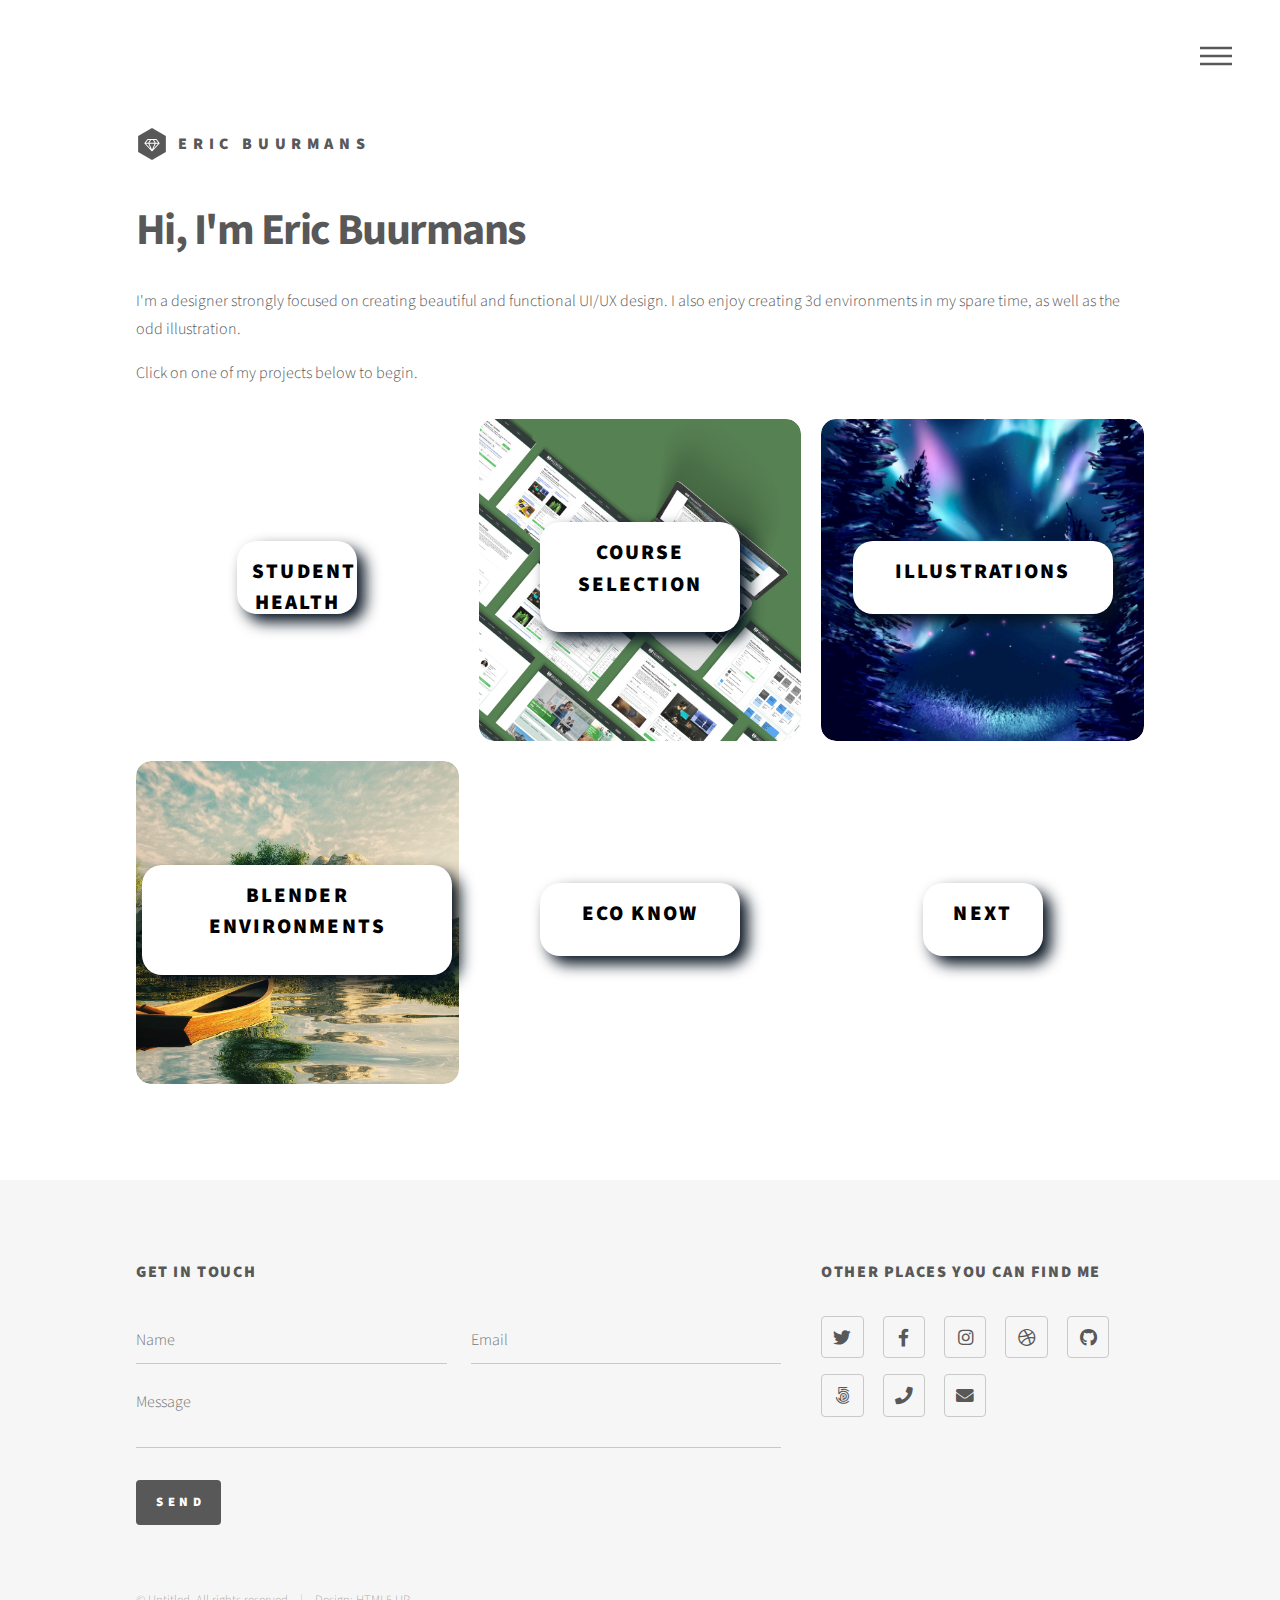
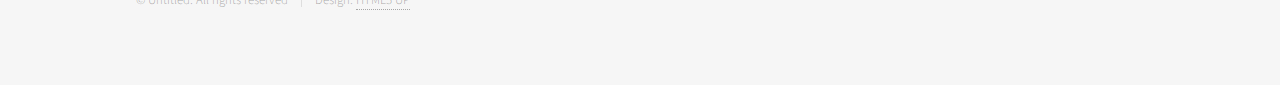
==== index.html @ e04eecdf "Update index.html" ====
<!DOCTYPE HTML>
<!--
	Phantom by HTML5 UP
	html5up.net | @ajlkn
	Free for personal and commercial use under the CCA 3.0 license (html5up.net/license)
-->
<html>
	<head>

<style>
	#rcorners1 {
  border-radius: 20px;
  background-color: white;
  padding: 15px; 
  width: 200px;
  height: 110px;  
  box-shadow: 8px 8px 15px #05111f;
}
#rcorners2 {
  border-radius: 20px;
  background-color: white;
  padding: 15px; 
  width: 260px;
  height: 73px;  
  box-shadow: 8px 8px 15px #05111f;
}
#rcorners3 {
  border-radius: 20px;
  background-color: white;
  padding: 15px; 
  width: 200px;
  height: 73px;  
  box-shadow: 8px 8px 15px #05111f;
}
#rcorners4 {
  border-radius: 20px;
  background-color: white;
  padding: 15px; 
  width: 310px;
  height: 110px;  
  box-shadow: 8px 8px 15px #05111f;
}
#rcorners5 {
  border-radius: 20px;
  background-color: white;
  padding: 15px; 
  width: 120px;
  height: 73px;  
  box-shadow: 8px 8px 15px #05111f;
}
	#rcorners6 {
  border-radius: 20px;
  background-color: white;
  padding: 15px; 
  width: 120px;
  height: 73px;  
  box-shadow: 8px 8px 15px #05111f;
}
</style>



		<title>Eric Buurmans</title>
		<meta charset="utf-8" />
		<meta name="viewport" content="width=device-width, initial-scale=1, user-scalable=no" />
		<link rel="stylesheet" href="assets/css/main.css" />
		<noscript><link rel="stylesheet" href="assets/css/noscript.css" /></noscript>
	</head>
	<body class="is-preload">
		<!-- Wrapper -->
			<div id="wrapper">

				<!-- Header -->
					<header id="header">
						<div class="inner">

							<!-- Logo -->
								<a href="index.html" class="logo">
									<span class="symbol"><img src="images/logo.svg" alt="" /></span><span class="title">Eric Buurmans</span>
								</a>

							<!-- Nav -->
								<nav>
									<ul>
										<li><a href="#menu">Menu</a></li>
									</ul>
								</nav>

						</div>
					</header>

				<!-- Menu -->
					<nav id="menu">
						<h3>Menu</h3>
						<ul>
							<li><a href="index.html">Home</a></li>
							<li><a href="App.html">Student Health App</a></li>
							<li><a href="website.html">Course Selection Website</a></li>
							<li><a href="illustrations.html">Illustrations</a></li>
							<li><a href="blender.html">Blender Environments</a></li>
							<li><a href="ecoknow.html">Eco Know Brand</a></li>
							<li><a href="next.html">Next Brand</a></li>

						</ul>
					</nav>

				<!-- Main -->
					<div id="main">
						<div class="inner">
							<header>
								<h1>Hi, I'm Eric Buurmans<br />
								</h1>
								<p>I'm a designer strongly focused on creating beautiful and functional UI/UX design. I also enjoy creating 3d environments in my spare time, as well as the odd illustration. 
								</p>
								<p>Click on one of my projects below to begin.</p>
							</header>
							
							<section class="tiles">
								<article class="style1">
									<span class="image">
										<img src="images/appcover.jpg" alt="" />
									</span>
									<a href="App.html">
								
								<div>
            			<h2 id="rcorners6">
            			<font color="black"> Student Health </font>
								</div>
										
										<div class="content">
											<p>An app design I created to help university students access their Student Health appointments in a simple way.</p>
										</div>
									</a>
								</article>
								<article class="style2">
									<span class="image">
										<img src="images/webcover.jpg" alt="" />
									</span>
									<a href="website.html">
										<div>
            			<h2 id="rcorners1">
            			<font color="black"> Course Selection </font>
								</div>
										
										<div class="content">
											<p>Picking up on common university student frustrations, this is a UX system I designed to make the interaction stress-free.</p>
										</div>
									</a>
								</article>
								<article class="style3">
									<span class="image">
										<img src="images/illustcover.jpg" alt="" />
									</span>
									<a href="illustrations.html">
										<div>
            			<h2 id="rcorners2">
            			<font color="black"> Illustrations </font>
								</div>
										<div class="content">
											<p>A collection of my illustrations done over the years.</p>
										</div>
									</a>
								</article>
								

								<article class="style4">
									<span class="image">
										<img src="images/enviro.jpg" alt="" />
									</span>
									<a href="blender.html">
										
										<div>
            			<h2 id="rcorners4">
            			<font color="black"> Blender Environments </font>
								</div>

										<div class="content">
											<p>A collection of environments crerated in 3d using Blender.</p>
										</div>
									</a>
								</article>
								<article class="style5">
									<span class="image">
										<img src="images/ecoknowcover.jpg" alt="" />
									</span>
									<a href="ecoknow.html">
										<div>
            			<h2 id="rcorners3">
            			<font color="black"> Eco Know </font>
								</div>
										<div class="content">
											<p>A brand identity and collection of graphic designs for an environmental education business.</p>
										</div>
									</a>
								</article>
								<article class="style6">
									<span class="image">
										<img src="images/nextcover.jpg" alt="" />
									</span>
									<a href="next.html">
										<div>
            			<h2 id="rcorners5">
            			<font color="black"> NEXT </font>
								</div>
										<div class="content">
											<p>A brand identity and collection of graphic design collateral for an enviro-tech expo business.</p>
										</div>
									</a>
								<!-- </article>
								<article class="style2">
									<span class="image">
										<img src="images/pic07.jpg" alt="" />
									</span>
									<a href="generic.html">
										<h2>Ipsum</h2>
										<div class="content">
											<p>Sed nisl arcu euismod sit amet nisi lorem etiam dolor veroeros et feugiat.</p>
										</div>
									</a>
								</article>
								<article class="style3">
									<span class="image">
										<img src="images/pic08.jpg" alt="" />
									</span>
									<a href="generic.html">
										<h2>Dolor</h2>
										<div class="content">
											<p>Sed nisl arcu euismod sit amet nisi lorem etiam dolor veroeros et feugiat.</p>
										</div>
									</a>
								</article>
								<article class="style1">
									<span class="image">
										<img src="images/pic09.jpg" alt="" />
									</span>
									<a href="generic.html">
										<h2>Nullam</h2>
										<div class="content">
											<p>Sed nisl arcu euismod sit amet nisi lorem etiam dolor veroeros et feugiat.</p>
										</div>
									</a>
								</article>
								<article class="style5">
									<span class="image">
										<img src="images/pic10.jpg" alt="" />
									</span>
									<a href="generic.html">
										<h2>Ultricies</h2>
										<div class="content">
											<p>Sed nisl arcu euismod sit amet nisi lorem etiam dolor veroeros et feugiat.</p>
										</div>
									</a>
								</article>
								<article class="style6">
									<span class="image">
										<img src="images/pic11.jpg" alt="" />
									</span>
									<a href="generic.html">
										<h2>Dictum</h2>
										<div class="content">
											<p>Sed nisl arcu euismod sit amet nisi lorem etiam dolor veroeros et feugiat.</p>
										</div>
									</a>
								</article>
								<article class="style4">
									<span class="image">
										<img src="images/pic12.jpg" alt="" />
									</span>
									<a href="generic.html">
										<h2>Pretium</h2>
										<div class="content">
											<p>Sed nisl arcu euismod sit amet nisi lorem etiam dolor veroeros et feugiat.</p>
										</div>
									</a> -->
								</article>
							</section>
						</div>
					</div>

				<!-- Footer -->
					<footer id="footer">
						<div class="inner">
							<section>
								<h3>Get in touch</h3>
								<form method="post" action="#">
									<div class="fields">
										<div class="field half">
											<input type="text" name="name" id="name" placeholder="Name" />
										</div>
										<div class="field half">
											<input type="email" name="email" id="email" placeholder="Email" />
										</div>
										<div class="field">
											<textarea name="message" id="message" placeholder="Message"></textarea>
										</div>
									</div>
									<ul class="actions">
										<li><input type="submit" value="Send" class="primary" /></li>
									</ul>
								</form>
							</section>
							<section>
								<h3>Other Places You Can Find Me</h3>
								<ul class="icons">
									<li><a href="#" class="icon brands style2 fa-twitter"><span class="label">Twitter</span></a></li>
									<li><a href="#" class="icon brands style2 fa-facebook-f"><span class="label">Facebook</span></a></li>
									<li><a href="#" class="icon brands style2 fa-instagram"><span class="label">Instagram</span></a></li>
									<li><a href="#" class="icon brands style2 fa-dribbble"><span class="label">Dribbble</span></a></li>
									<li><a href="#" class="icon brands style2 fa-github"><span class="label">GitHub</span></a></li>
									<li><a href="#" class="icon brands style2 fa-500px"><span class="label">500px</span></a></li>
									<li><a href="#" class="icon solid style2 fa-phone"><span class="label">Phone</span></a></li>
									<li><a href="#" class="icon solid style2 fa-envelope"><span class="label">Email</span></a></li>
								</ul>
							</section>
							<ul class="copyright">
								<li>&copy; Untitled. All rights reserved</li><li>Design: <a href="http://html5up.net">HTML5 UP</a></li>
							</ul>
						</div>
					</footer>

			</div>

		<!-- Scripts -->
			<script src="assets/js/jquery.min.js"></script>
			<script src="assets/js/browser.min.js"></script>
			<script src="assets/js/breakpoints.min.js"></script>
			<script src="assets/js/util.js"></script>
			<script src="assets/js/main.js"></script>



    
   



	</body>
</html>
---- assets/css/main.css ----
@import url(fontawesome-all.min.css);
@import url("https://fonts.googleapis.com/css?family=Source+Sans+Pro:300,700,900");

/*
	Phantom by HTML5 UP
	html5up.net | @ajlkn
	Free for personal and commercial use under the CCA 3.0 license (html5up.net/license)
*/

html, body, div, span, applet, object,
iframe, h1, h2, h3, h4, h5, h6, p, blockquote,
pre, a, abbr, acronym, address, big, cite,
code, del, dfn, em, img, ins, kbd, q, s, samp,
small, strike, strong, sub, sup, tt, var, b,
u, i, center, dl, dt, dd, ol, ul, li, fieldset,
form, label, legend, table, caption, tbody,
tfoot, thead, tr, th, td, article, aside,
canvas, details, embed, figure, figcaption,
footer, header, hgroup, menu, nav, output, ruby,
section, summary, time, mark, audio, video {
	margin: 0;
	padding: 0;
	border: 0;
	font-size: 100%;
	font: inherit;
	vertical-align: baseline;}

article, aside, details, figcaption, figure,
footer, header, hgroup, menu, nav, section {
	display: block;}

body {
	line-height: 1;
}

ol, ul {
	list-style: none;
}

blockquote, q {
	quotes: none;
}

	blockquote:before, blockquote:after, q:before, q:after {
		content: '';
		content: none;
	}

table {
	border-collapse: collapse;
	border-spacing: 0;
}

body {
	-webkit-text-size-adjust: none;
}

mark {
	background-color: transparent;
	color: cornflowerblue;
}

input::-moz-focus-inner {
	border: 0;
	padding: 0;
}

input, select, textarea {
	-moz-appearance: none;
	-webkit-appearance: none;
	-ms-appearance: none;
	appearance: none;
}

/* Basic */

	@-ms-viewport {
		width: device-width;
	}

	body {
		-ms-overflow-style: scrollbar;
	}

	@media screen and (max-width: 480px) {

		html, body {
			min-width: 320px;
		}

	}

	html {
		box-sizing: border-box;
	}

	*, *:before, *:after {
		box-sizing: inherit;
	}

	body {
		background: #ffffff;
	}

		body.is-preload *, body.is-preload *:before, body.is-preload *:after {
			-moz-animation: none !important;
			-webkit-animation: none !important;
			-ms-animation: none !important;
			animation: none !important;
			-moz-transition: none !important;
			-webkit-transition: none !important;
			-ms-transition: none !important;
			transition: none !important;
		}

/* Type */

	body, input, select, textarea {
		color: #585858;
		font-family: "Source Sans Pro", Helvetica, sans-serif;
		font-size: 16pt;
		font-weight: 300;
		line-height: 1.75;
	}

		@media screen and (max-width: 1680px) {

			body, input, select, textarea {
				font-size: 14pt;
			}

		}

		@media screen and (max-width: 1280px) {

			body, input, select, textarea {
				font-size: 12pt;
			}

		}

	a {
		-moz-transition: border-bottom-color 0.2s ease, color 0.2s ease;
		-webkit-transition: border-bottom-color 0.2s ease, color 0.2s ease;
		-ms-transition: border-bottom-color 0.2s ease, color 0.2s ease;
		transition: border-bottom-color 0.2s ease, color 0.2s ease;
		text-decoration: none;
		color: #585858;
		border-bottom: dotted 1px rgba(88, 88, 88, 0.5);
	}

		a:hover {
			border-bottom-color: transparent;
			color: cornflowerblue !important;
		}

	strong, b {
		font-weight: 900;
	}

	em, i {
		font-style: italic;
	}

	p {
		margin: 0 0 2em 0;
	}

	h1 {
		font-size: 2.75em;
		font-weight: 700;
		line-height: 1.3;
		margin: 0 0 1em 0;
		letter-spacing: -0.035em;
	}

		h1 a {
			color: inherit;
		}

		@media screen and (max-width: 736px) {

			h1 {
				font-size: 2em;
				margin: 0 0 1em 0;
			}

		}

		@media screen and (max-width: 360px) {

			h1 {
				font-size: 1.75em;
			}

		}

	h2, h3, h4, h5, h6 {
		font-weight: 900;
		line-height: 1.5;
		margin: 0 0 2em 0;
		text-transform: uppercase;
		letter-spacing: 0.1em;
	}

		h2 a, h3 a, h4 a, h5 a, h6 a {
			color: inherit;
		}

	h2 {
		font-size: 1.3em;
		/*text-shadow: 0px 0px 15px black;
		text-shadow: 5px 5px 15px black;
		text-shadow: 5px 5px 15px black;*/
	}

	h3 {
		font-size: 1em;
	}

	h4 {
		font-size: 0.8em;
	}

	h5 {
		font-size: 0.8em;
	}

	h6 {
		font-size: 0.8em;
	}

	@media screen and (max-width: 980px) {

		h1 br, h2 br, h3 br, h4 br, h5 br, h6 br {
			display: none;
		}

	}

	@media screen and (max-width: 736px) {

		h2 {
			font-size: 1em;
		}

		h3 {
			font-size: 0.8em;
		}

	}

	sub {
		font-size: 0.8em;
		position: relative;
		top: 0.5em;
	}

	sup {
		font-size: 0.8em;
		position: relative;
		top: -0.5em;
	}

	blockquote {
		border-left: solid 4px #c9c9c9;
		font-style: italic;
		margin: 0 0 2em 0;
		padding: 0.5em 0 0.5em 2em;
	}

	code {
		background: rgba(144, 144, 144, 0.075);
		border-radius: 4px;
		border: solid 1px #c9c9c9;
		font-family: "Courier New", monospace;
		font-size: 0.9em;
		margin: 0 0.25em;
		padding: 0.25em 0.65em;
	}

	pre {
		-webkit-overflow-scrolling: touch;
		font-family: "Courier New", monospace;
		font-size: 0.9em;
		margin: 0 0 2em 0;
	}

		pre code {
			display: block;
			line-height: 1.75;
			padding: 1em 1.5em;
			overflow-x: auto;
		}

	hr {
		border: 0;
		border-bottom: solid 1px #c9c9c9;
		margin: 2em 0;
	}

		hr.major {
			margin: 3em 0;
		}

	.align-left {
		text-align: left;
	}

	.align-center {
		text-align: center;
	}

	.align-right {
		text-align: right;
	}

/* Row */

	.row {
		display: flex;
		flex-wrap: wrap;
		box-sizing: border-box;
		align-items: stretch;
	}

		.row > * {
			box-sizing: border-box;
		}

		.row.gtr-uniform > * > :last-child {
			margin-bottom: 0;
		}

		.row.aln-left {
			justify-content: flex-start;
		}

		.row.aln-center {
			justify-content: center;
		}

		.row.aln-right {
			justify-content: flex-end;
		}

		.row.aln-top {
			align-items: flex-start;
		}

		.row.aln-middle {
			align-items: center;
		}

		.row.aln-bottom {
			align-items: flex-end;
		}

		.row > .imp {
			order: -1;
		}

		.row > .col-1 {
			width: 8.33333%;
		}

		.row > .off-1 {
			margin-left: 8.33333%;
		}

		.row > .col-2 {
			width: 16.66667%;
		}

		.row > .off-2 {
			margin-left: 16.66667%;
		}

		.row > .col-3 {
			width: 25%;
		}

		.row > .off-3 {
			margin-left: 25%;
		}

		.row > .col-4 {
			width: 33.33333%;
		}

		.row > .off-4 {
			margin-left: 33.33333%;
		}

		.row > .col-5 {
			width: 41.66667%;
		}

		.row > .off-5 {
			margin-left: 41.66667%;
		}

		.row > .col-6 {
			width: 50%;
		}

		.row > .off-6 {
			margin-left: 50%;
		}

		.row > .col-7 {
			width: 58.33333%;
		}

		.row > .off-7 {
			margin-left: 58.33333%;
		}

		.row > .col-8 {
			width: 66.66667%;
		}

		.row > .off-8 {
			margin-left: 66.66667%;
		}

		.row > .col-9 {
			width: 75%;
		}

		.row > .off-9 {
			margin-left: 75%;
		}

		.row > .col-10 {
			width: 83.33333%;
		}

		.row > .off-10 {
			margin-left: 83.33333%;
		}

		.row > .col-11 {
			width: 91.66667%;
		}

		.row > .off-11 {
			margin-left: 91.66667%;
		}

		.row > .col-12 {
			width: 100%;
		}

		.row > .off-12 {
			margin-left: 100%;
		}

		.row.gtr-0 {
			margin-top: 0;
			margin-left: 0em;
		}

			.row.gtr-0 > * {
				padding: 0 0 0 0em;
			}

			.row.gtr-0.gtr-uniform {
				margin-top: 0em;
			}

				.row.gtr-0.gtr-uniform > * {
					padding-top: 0em;
				}

		.row.gtr-25 {
			margin-top: 0;
			margin-left: -0.5em;
		}

			.row.gtr-25 > * {
				padding: 0 0 0 0.5em;
			}

			.row.gtr-25.gtr-uniform {
				margin-top: -0.5em;
			}

				.row.gtr-25.gtr-uniform > * {
					padding-top: 0.5em;
				}

		.row.gtr-50 {
			margin-top: 0;
			margin-left: -1em;
		}

			.row.gtr-50 > * {
				padding: 0 0 0 1em;
			}

			.row.gtr-50.gtr-uniform {
				margin-top: -1em;
			}

				.row.gtr-50.gtr-uniform > * {
					padding-top: 1em;
				}

		.row {
			margin-top: 0;
			margin-left: -2em;
		}

			.row > * {
				padding: 0 0 0 2em;
			}

			.row.gtr-uniform {
				margin-top: -2em;
			}

				.row.gtr-uniform > * {
					padding-top: 2em;
				}

		.row.gtr-150 {
			margin-top: 0;
			margin-left: -3em;
		}

			.row.gtr-150 > * {
				padding: 0 0 0 3em;
			}

			.row.gtr-150.gtr-uniform {
				margin-top: -3em;
			}

				.row.gtr-150.gtr-uniform > * {
					padding-top: 3em;
				}

		.row.gtr-200 {
			margin-top: 0;
			margin-left: -4em;
		}

			.row.gtr-200 > * {
				padding: 0 0 0 4em;
			}

			.row.gtr-200.gtr-uniform {
				margin-top: -4em;
			}

				.row.gtr-200.gtr-uniform > * {
					padding-top: 4em;
				}

		@media screen and (max-width: 1680px) {

			.row {
				display: flex;
				flex-wrap: wrap;
				box-sizing: border-box;
				align-items: stretch;
			}

				.row > * {
					box-sizing: border-box;
				}

				.row.gtr-uniform > * > :last-child {
					margin-bottom: 0;
				}

				.row.aln-left {
					justify-content: flex-start;
				}

				.row.aln-center {
					justify-content: center;
				}

				.row.aln-right {
					justify-content: flex-end;
				}

				.row.aln-top {
					align-items: flex-start;
				}

				.row.aln-middle {
					align-items: center;
				}

				.row.aln-bottom {
					align-items: flex-end;
				}

				.row > .imp-xlarge {
					order: -1;
				}

				.row > .col-1-xlarge {
					width: 8.33333%;
				}

				.row > .off-1-xlarge {
					margin-left: 8.33333%;
				}

				.row > .col-2-xlarge {
					width: 16.66667%;
				}

				.row > .off-2-xlarge {
					margin-left: 16.66667%;
				}

				.row > .col-3-xlarge {
					width: 25%;
				}

				.row > .off-3-xlarge {
					margin-left: 25%;
				}

				.row > .col-4-xlarge {
					width: 33.33333%;
				}

				.row > .off-4-xlarge {
					margin-left: 33.33333%;
				}

				.row > .col-5-xlarge {
					width: 41.66667%;
				}

				.row > .off-5-xlarge {
					margin-left: 41.66667%;
				}

				.row > .col-6-xlarge {
					width: 50%;
				}

				.row > .off-6-xlarge {
					margin-left: 50%;
				}

				.row > .col-7-xlarge {
					width: 58.33333%;
				}

				.row > .off-7-xlarge {
					margin-left: 58.33333%;
				}

				.row > .col-8-xlarge {
					width: 66.66667%;
				}

				.row > .off-8-xlarge {
					margin-left: 66.66667%;
				}

				.row > .col-9-xlarge {
					width: 75%;
				}

				.row > .off-9-xlarge {
					margin-left: 75%;
				}

				.row > .col-10-xlarge {
					width: 83.33333%;
				}

				.row > .off-10-xlarge {
					margin-left: 83.33333%;
				}

				.row > .col-11-xlarge {
					width: 91.66667%;
				}

				.row > .off-11-xlarge {
					margin-left: 91.66667%;
				}

				.row > .col-12-xlarge {
					width: 100%;
				}

				.row > .off-12-xlarge {
					margin-left: 100%;
				}

				.row.gtr-0 {
					margin-top: 0;
					margin-left: 0em;
				}

					.row.gtr-0 > * {
						padding: 0 0 0 0em;
					}

					.row.gtr-0.gtr-uniform {
						margin-top: 0em;
					}

						.row.gtr-0.gtr-uniform > * {
							padding-top: 0em;
						}

				.row.gtr-25 {
					margin-top: 0;
					margin-left: -0.5em;
				}

					.row.gtr-25 > * {
						padding: 0 0 0 0.5em;
					}

					.row.gtr-25.gtr-uniform {
						margin-top: -0.5em;
					}

						.row.gtr-25.gtr-uniform > * {
							padding-top: 0.5em;
						}

				.row.gtr-50 {
					margin-top: 0;
					margin-left: -1em;
				}

					.row.gtr-50 > * {
						padding: 0 0 0 1em;
					}

					.row.gtr-50.gtr-uniform {
						margin-top: -1em;
					}

						.row.gtr-50.gtr-uniform > * {
							padding-top: 1em;
						}

				.row {
					margin-top: 0;
					margin-left: -2em;
				}

					.row > * {
						padding: 0 0 0 2em;
					}

					.row.gtr-uniform {
						margin-top: -2em;
					}

						.row.gtr-uniform > * {
							padding-top: 2em;
						}

				.row.gtr-150 {
					margin-top: 0;
					margin-left: -3em;
				}

					.row.gtr-150 > * {
						padding: 0 0 0 3em;
					}

					.row.gtr-150.gtr-uniform {
						margin-top: -3em;
					}

						.row.gtr-150.gtr-uniform > * {
							padding-top: 3em;
						}

				.row.gtr-200 {
					margin-top: 0;
					margin-left: -4em;
				}

					.row.gtr-200 > * {
						padding: 0 0 0 4em;
					}

					.row.gtr-200.gtr-uniform {
						margin-top: -4em;
					}

						.row.gtr-200.gtr-uniform > * {
							padding-top: 4em;
						}

		}

		@media screen and (max-width: 1280px) {

			.row {
				display: flex;
				flex-wrap: wrap;
				box-sizing: border-box;
				align-items: stretch;
			}

				.row > * {
					box-sizing: border-box;
				}

				.row.gtr-uniform > * > :last-child {
					margin-bottom: 0;
				}

				.row.aln-left {
					justify-content: flex-start;
				}

				.row.aln-center {
					justify-content: center;
				}

				.row.aln-right {
					justify-content: flex-end;
				}

				.row.aln-top {
					align-items: flex-start;
				}

				.row.aln-middle {
					align-items: center;
				}

				.row.aln-bottom {
					align-items: flex-end;
				}

				.row > .imp-large {
					order: -1;
				}

				.row > .col-1-large {
					width: 8.33333%;
				}

				.row > .off-1-large {
					margin-left: 8.33333%;
				}

				.row > .col-2-large {
					width: 16.66667%;
				}

				.row > .off-2-large {
					margin-left: 16.66667%;
				}

				.row > .col-3-large {
					width: 25%;
				}

				.row > .off-3-large {
					margin-left: 25%;
				}

				.row > .col-4-large {
					width: 33.33333%;
				}

				.row > .off-4-large {
					margin-left: 33.33333%;
				}

				.row > .col-5-large {
					width: 41.66667%;
				}

				.row > .off-5-large {
					margin-left: 41.66667%;
				}

				.row > .col-6-large {
					width: 50%;
				}

				.row > .off-6-large {
					margin-left: 50%;
				}

				.row > .col-7-large {
					width: 58.33333%;
				}

				.row > .off-7-large {
					margin-left: 58.33333%;
				}

				.row > .col-8-large {
					width: 66.66667%;
				}

				.row > .off-8-large {
					margin-left: 66.66667%;
				}

				.row > .col-9-large {
					width: 75%;
				}

				.row > .off-9-large {
					margin-left: 75%;
				}

				.row > .col-10-large {
					width: 83.33333%;
				}

				.row > .off-10-large {
					margin-left: 83.33333%;
				}

				.row > .col-11-large {
					width: 91.66667%;
				}

				.row > .off-11-large {
					margin-left: 91.66667%;
				}

				.row > .col-12-large {
					width: 100%;
				}

				.row > .off-12-large {
					margin-left: 100%;
				}

				.row.gtr-0 {
					margin-top: 0;
					margin-left: 0em;
				}

					.row.gtr-0 > * {
						padding: 0 0 0 0em;
					}

					.row.gtr-0.gtr-uniform {
						margin-top: 0em;
					}

						.row.gtr-0.gtr-uniform > * {
							padding-top: 0em;
						}

				.row.gtr-25 {
					margin-top: 0;
					margin-left: -0.5em;
				}

					.row.gtr-25 > * {
						padding: 0 0 0 0.5em;
					}

					.row.gtr-25.gtr-uniform {
						margin-top: -0.5em;
					}

						.row.gtr-25.gtr-uniform > * {
							padding-top: 0.5em;
						}

				.row.gtr-50 {
					margin-top: 0;
					margin-left: -1em;
				}

					.row.gtr-50 > * {
						padding: 0 0 0 1em;
					}

					.row.gtr-50.gtr-uniform {
						margin-top: -1em;
					}

						.row.gtr-50.gtr-uniform > * {
							padding-top: 1em;
						}

				.row {
					margin-top: 0;
					margin-left: -2em;
				}

					.row > * {
						padding: 0 0 0 2em;
					}

					.row.gtr-uniform {
						margin-top: -2em;
					}

						.row.gtr-uniform > * {
							padding-top: 2em;
						}

				.row.gtr-150 {
					margin-top: 0;
					margin-left: -3em;
				}

					.row.gtr-150 > * {
						padding: 0 0 0 3em;
					}

					.row.gtr-150.gtr-uniform {
						margin-top: -3em;
					}

						.row.gtr-150.gtr-uniform > * {
							padding-top: 3em;
						}

				.row.gtr-200 {
					margin-top: 0;
					margin-left: -4em;
				}

					.row.gtr-200 > * {
						padding: 0 0 0 4em;
					}

					.row.gtr-200.gtr-uniform {
						margin-top: -4em;
					}

						.row.gtr-200.gtr-uniform > * {
							padding-top: 4em;
						}

		}

		@media screen and (max-width: 980px) {

			.row {
				display: flex;
				flex-wrap: wrap;
				box-sizing: border-box;
				align-items: stretch;
			}

				.row > * {
					box-sizing: border-box;
				}

				.row.gtr-uniform > * > :last-child {
					margin-bottom: 0;
				}

				.row.aln-left {
					justify-content: flex-start;
				}

				.row.aln-center {
					justify-content: center;
				}

				.row.aln-right {
					justify-content: flex-end;
				}

				.row.aln-top {
					align-items: flex-start;
				}

				.row.aln-middle {
					align-items: center;
				}

				.row.aln-bottom {
					align-items: flex-end;
				}

				.row > .imp-medium {
					order: -1;
				}

				.row > .col-1-medium {
					width: 8.33333%;
				}

				.row > .off-1-medium {
					margin-left: 8.33333%;
				}

				.row > .col-2-medium {
					width: 16.66667%;
				}

				.row > .off-2-medium {
					margin-left: 16.66667%;
				}

				.row > .col-3-medium {
					width: 25%;
				}

				.row > .off-3-medium {
					margin-left: 25%;
				}

				.row > .col-4-medium {
					width: 33.33333%;
				}

				.row > .off-4-medium {
					margin-left: 33.33333%;
				}

				.row > .col-5-medium {
					width: 41.66667%;
				}

				.row > .off-5-medium {
					margin-left: 41.66667%;
				}

				.row > .col-6-medium {
					width: 50%;
				}

				.row > .off-6-medium {
					margin-left: 50%;
				}

				.row > .col-7-medium {
					width: 58.33333%;
				}

				.row > .off-7-medium {
					margin-left: 58.33333%;
				}

				.row > .col-8-medium {
					width: 66.66667%;
				}

				.row > .off-8-medium {
					margin-left: 66.66667%;
				}

				.row > .col-9-medium {
					width: 75%;
				}

				.row > .off-9-medium {
					margin-left: 75%;
				}

				.row > .col-10-medium {
					width: 83.33333%;
				}

				.row > .off-10-medium {
					margin-left: 83.33333%;
				}

				.row > .col-11-medium {
					width: 91.66667%;
				}

				.row > .off-11-medium {
					margin-left: 91.66667%;
				}

				.row > .col-12-medium {
					width: 100%;
				}

				.row > .off-12-medium {
					margin-left: 100%;
				}

				.row.gtr-0 {
					margin-top: 0;
					margin-left: 0em;
				}

					.row.gtr-0 > * {
						padding: 0 0 0 0em;
					}

					.row.gtr-0.gtr-uniform {
						margin-top: 0em;
					}

						.row.gtr-0.gtr-uniform > * {
							padding-top: 0em;
						}

				.row.gtr-25 {
					margin-top: 0;
					margin-left: -0.375em;
				}

					.row.gtr-25 > * {
						padding: 0 0 0 0.375em;
					}

					.row.gtr-25.gtr-uniform {
						margin-top: -0.375em;
					}

						.row.gtr-25.gtr-uniform > * {
							padding-top: 0.375em;
						}

				.row.gtr-50 {
					margin-top: 0;
					margin-left: -0.75em;
				}

					.row.gtr-50 > * {
						padding: 0 0 0 0.75em;
					}

					.row.gtr-50.gtr-uniform {
						margin-top: -0.75em;
					}

						.row.gtr-50.gtr-uniform > * {
							padding-top: 0.75em;
						}

				.row {
					margin-top: 0;
					margin-left: -1.5em;
				}

					.row > * {
						padding: 0 0 0 1.5em;
					}

					.row.gtr-uniform {
						margin-top: -1.5em;
					}

						.row.gtr-uniform > * {
							padding-top: 1.5em;
						}

				.row.gtr-150 {
					margin-top: 0;
					margin-left: -2.25em;
				}

					.row.gtr-150 > * {
						padding: 0 0 0 2.25em;
					}

					.row.gtr-150.gtr-uniform {
						margin-top: -2.25em;
					}

						.row.gtr-150.gtr-uniform > * {
							padding-top: 2.25em;
						}

				.row.gtr-200 {
					margin-top: 0;
					margin-left: -3em;
				}

					.row.gtr-200 > * {
						padding: 0 0 0 3em;
					}

					.row.gtr-200.gtr-uniform {
						margin-top: -3em;
					}

						.row.gtr-200.gtr-uniform > * {
							padding-top: 3em;
						}

		}

		@media screen and (max-width: 736px) {

			.row {
				display: flex;
				flex-wrap: wrap;
				box-sizing: border-box;
				align-items: stretch;
			}

				.row > * {
					box-sizing: border-box;
				}

				.row.gtr-uniform > * > :last-child {
					margin-bottom: 0;
				}

				.row.aln-left {
					justify-content: flex-start;
				}

				.row.aln-center {
					justify-content: center;
				}

				.row.aln-right {
					justify-content: flex-end;
				}

				.row.aln-top {
					align-items: flex-start;
				}

				.row.aln-middle {
					align-items: center;
				}

				.row.aln-bottom {
					align-items: flex-end;
				}

				.row > .imp-small {
					order: -1;
				}

				.row > .col-1-small {
					width: 8.33333%;
				}

				.row > .off-1-small {
					margin-left: 8.33333%;
				}

				.row > .col-2-small {
					width: 16.66667%;
				}

				.row > .off-2-small {
					margin-left: 16.66667%;
				}

				.row > .col-3-small {
					width: 25%;
				}

				.row > .off-3-small {
					margin-left: 25%;
				}

				.row > .col-4-small {
					width: 33.33333%;
				}

				.row > .off-4-small {
					margin-left: 33.33333%;
				}

				.row > .col-5-small {
					width: 41.66667%;
				}

				.row > .off-5-small {
					margin-left: 41.66667%;
				}

				.row > .col-6-small {
					width: 50%;
				}

				.row > .off-6-small {
					margin-left: 50%;
				}

				.row > .col-7-small {
					width: 58.33333%;
				}

				.row > .off-7-small {
					margin-left: 58.33333%;
				}

				.row > .col-8-small {
					width: 66.66667%;
				}

				.row > .off-8-small {
					margin-left: 66.66667%;
				}

				.row > .col-9-small {
					width: 75%;
				}

				.row > .off-9-small {
					margin-left: 75%;
				}

				.row > .col-10-small {
					width: 83.33333%;
				}

				.row > .off-10-small {
					margin-left: 83.33333%;
				}

				.row > .col-11-small {
					width: 91.66667%;
				}

				.row > .off-11-small {
					margin-left: 91.66667%;
				}

				.row > .col-12-small {
					width: 100%;
				}

				.row > .off-12-small {
					margin-left: 100%;
				}

				.row.gtr-0 {
					margin-top: 0;
					margin-left: 0em;
				}

					.row.gtr-0 > * {
						padding: 0 0 0 0em;
					}

					.row.gtr-0.gtr-uniform {
						margin-top: 0em;
					}

						.row.gtr-0.gtr-uniform > * {
							padding-top: 0em;
						}

				.row.gtr-25 {
					margin-top: 0;
					margin-left: -0.25em;
				}

					.row.gtr-25 > * {
						padding: 0 0 0 0.25em;
					}

					.row.gtr-25.gtr-uniform {
						margin-top: -0.25em;
					}

						.row.gtr-25.gtr-uniform > * {
							padding-top: 0.25em;
						}

				.row.gtr-50 {
					margin-top: 0;
					margin-left: -0.5em;
				}

					.row.gtr-50 > * {
						padding: 0 0 0 0.5em;
					}

					.row.gtr-50.gtr-uniform {
						margin-top: -0.5em;
					}

						.row.gtr-50.gtr-uniform > * {
							padding-top: 0.5em;
						}

				.row {
					margin-top: 0;
					margin-left: -1em;
				}

					.row > * {
						padding: 0 0 0 1em;
					}

					.row.gtr-uniform {
						margin-top: -1em;
					}

						.row.gtr-uniform > * {
							padding-top: 1em;
						}

				.row.gtr-150 {
					margin-top: 0;
					margin-left: -1.5em;
				}

					.row.gtr-150 > * {
						padding: 0 0 0 1.5em;
					}

					.row.gtr-150.gtr-uniform {
						margin-top: -1.5em;
					}

						.row.gtr-150.gtr-uniform > * {
							padding-top: 1.5em;
						}

				.row.gtr-200 {
					margin-top: 0;
					margin-left: -2em;
				}

					.row.gtr-200 > * {
						padding: 0 0 0 2em;
					}

					.row.gtr-200.gtr-uniform {
						margin-top: -2em;
					}

						.row.gtr-200.gtr-uniform > * {
							padding-top: 2em;
						}

		}

		@media screen and (max-width: 480px) {

			.row {
				display: flex;
				flex-wrap: wrap;
				box-sizing: border-box;
				align-items: stretch;
			}

				.row > * {
					box-sizing: border-box;
				}

				.row.gtr-uniform > * > :last-child {
					margin-bottom: 0;
				}

				.row.aln-left {
					justify-content: flex-start;
				}

				.row.aln-center {
					justify-content: center;
				}

				.row.aln-right {
					justify-content: flex-end;
				}

				.row.aln-top {
					align-items: flex-start;
				}

				.row.aln-middle {
					align-items: center;
				}

				.row.aln-bottom {
					align-items: flex-end;
				}

				.row > .imp-xsmall {
					order: -1;
				}

				.row > .col-1-xsmall {
					width: 8.33333%;
				}

				.row > .off-1-xsmall {
					margin-left: 8.33333%;
				}

				.row > .col-2-xsmall {
					width: 16.66667%;
				}

				.row > .off-2-xsmall {
					margin-left: 16.66667%;
				}

				.row > .col-3-xsmall {
					width: 25%;
				}

				.row > .off-3-xsmall {
					margin-left: 25%;
				}

				.row > .col-4-xsmall {
					width: 33.33333%;
				}

				.row > .off-4-xsmall {
					margin-left: 33.33333%;
				}

				.row > .col-5-xsmall {
					width: 41.66667%;
				}

				.row > .off-5-xsmall {
					margin-left: 41.66667%;
				}

				.row > .col-6-xsmall {
					width: 50%;
				}

				.row > .off-6-xsmall {
					margin-left: 50%;
				}

				.row > .col-7-xsmall {
					width: 58.33333%;
				}

				.row > .off-7-xsmall {
					margin-left: 58.33333%;
				}

				.row > .col-8-xsmall {
					width: 66.66667%;
				}

				.row > .off-8-xsmall {
					margin-left: 66.66667%;
				}

				.row > .col-9-xsmall {
					width: 75%;
				}

				.row > .off-9-xsmall {
					margin-left: 75%;
				}

				.row > .col-10-xsmall {
					width: 83.33333%;
				}

				.row > .off-10-xsmall {
					margin-left: 83.33333%;
				}

				.row > .col-11-xsmall {
					width: 91.66667%;
				}

				.row > .off-11-xsmall {
					margin-left: 91.66667%;
				}

				.row > .col-12-xsmall {
					width: 100%;
				}

				.row > .off-12-xsmall {
					margin-left: 100%;
				}

				.row.gtr-0 {
					margin-top: 0;
					margin-left: 0em;
				}

					.row.gtr-0 > * {
						padding: 0 0 0 0em;
					}

					.row.gtr-0.gtr-uniform {
						margin-top: 0em;
					}

						.row.gtr-0.gtr-uniform > * {
							padding-top: 0em;
						}

				.row.gtr-25 {
					margin-top: 0;
					margin-left: -0.25em;
				}

					.row.gtr-25 > * {
						padding: 0 0 0 0.25em;
					}

					.row.gtr-25.gtr-uniform {
						margin-top: -0.25em;
					}

						.row.gtr-25.gtr-uniform > * {
							padding-top: 0.25em;
						}

				.row.gtr-50 {
					margin-top: 0;
					margin-left: -0.5em;
				}

					.row.gtr-50 > * {
						padding: 0 0 0 0.5em;
					}

					.row.gtr-50.gtr-uniform {
						margin-top: -0.5em;
					}

						.row.gtr-50.gtr-uniform > * {
							padding-top: 0.5em;
						}

				.row {
					margin-top: 0;
					margin-left: -1em;
				}

					.row > * {
						padding: 0 0 0 1em;
					}

					.row.gtr-uniform {
						margin-top: -1em;
					}

						.row.gtr-uniform > * {
							padding-top: 1em;
						}

				.row.gtr-150 {
					margin-top: 0;
					margin-left: -1.5em;
				}

					.row.gtr-150 > * {
						padding: 0 0 0 1.5em;
					}

					.row.gtr-150.gtr-uniform {
						margin-top: -1.5em;
					}

						.row.gtr-150.gtr-uniform > * {
							padding-top: 1.5em;
						}

				.row.gtr-200 {
					margin-top: 0;
					margin-left: -2em;
				}

					.row.gtr-200 > * {
						padding: 0 0 0 2em;
					}

					.row.gtr-200.gtr-uniform {
						margin-top: -2em;
					}

						.row.gtr-200.gtr-uniform > * {
							padding-top: 2em;
						}

		}

/* Section/Article */

	section.special, article.special {
		text-align: center;
	}

	header p {
		margin-top: -1em;
	}

	@media screen and (max-width: 736px) {

		header p {
			margin-top: 0;
		}

	}

/* Icon */

	.icon {
		text-decoration: none;
		border-bottom: none;
		position: relative;
	}

		.icon:before {
			-moz-osx-font-smoothing: grayscale;
			-webkit-font-smoothing: antialiased;
			display: inline-block;
			font-style: normal;
			font-variant: normal;
			text-rendering: auto;
			line-height: 1;
			text-transform: none !important;
			font-family: 'Font Awesome 5 Free';
			font-weight: 400;
		}

		.icon > .label {
			display: none;
		}

		.icon:before {
			line-height: inherit;
		}

		.icon.solid:before {
			font-weight: 900;
		}

		.icon.brands:before {
			font-family: 'Font Awesome 5 Brands';
		}

		.icon.style2 {
			-moz-transition: background-color 0.2s ease-in-out, color 0.2s ease-in-out, border-color 0.2s ease-in-out;
			-webkit-transition: background-color 0.2s ease-in-out, color 0.2s ease-in-out, border-color 0.2s ease-in-out;
			-ms-transition: background-color 0.2s ease-in-out, color 0.2s ease-in-out, border-color 0.2s ease-in-out;
			transition: background-color 0.2s ease-in-out, color 0.2s ease-in-out, border-color 0.2s ease-in-out;
			background-color: transparent;
			border: solid 1px #c9c9c9;
			border-radius: 4px;
			width: 2.65em;
			height: 2.65em;
			display: inline-block;
			text-align: center;
			line-height: 2.65em;
			color: inherit;
		}

			.icon.style2:before {
				font-size: 1.1em;
			}

			.icon.style2:hover {
				color: cornflowerblue;
				border-color: cornflowerblue;
			}

			.icon.style2:active {
				background-color: cornflowerblue;
			}

/* List */

	ol {
		list-style: decimal;
		margin: 0 0 2em 0;
		padding-left: 1.25em;
	}

		ol li {
			padding-left: 0.25em;
		}

	ul {
		list-style: disc;
		margin: 0 0 2em 0;
		padding-left: 1em;
	}

		ul li {
			padding-left: 0.5em;
		}

		ul.alt {
			list-style: none;
			padding-left: 0;
		}

			ul.alt li {
				border-top: solid 1px #c9c9c9;
				padding: 0.5em 0;
			}

				ul.alt li:first-child {
					border-top: 0;
					padding-top: 0;
				}

	dl {
		margin: 0 0 2em 0;
	}

		dl dt {
			display: block;
			font-weight: 900;
			margin: 0 0 1em 0;
		}

		dl dd {
			margin-left: 2em;
		}

/* Actions */

	ul.actions {
		display: -moz-flex;
		display: -webkit-flex;
		display: -ms-flex;
		display: flex;
		cursor: default;
		list-style: none;
		margin-left: -1em;
		padding-left: 0;
	}

		ul.actions li {
			padding: 0 0 0 1em;
			vertical-align: middle;
		}

		ul.actions.special {
			-moz-justify-content: center;
			-webkit-justify-content: center;
			-ms-justify-content: center;
			justify-content: center;
			width: 100%;
			margin-left: 0;
		}

			ul.actions.special li:first-child {
				padding-left: 0;
			}

		ul.actions.stacked {
			-moz-flex-direction: column;
			-webkit-flex-direction: column;
			-ms-flex-direction: column;
			flex-direction: column;
			margin-left: 0;
		}

			ul.actions.stacked li {
				padding: 1.3em 0 0 0;
			}

				ul.actions.stacked li:first-child {
					padding-top: 0;
				}

		ul.actions.fit {
			width: calc(100% + 1em);
		}

			ul.actions.fit li {
				-moz-flex-grow: 1;
				-webkit-flex-grow: 1;
				-ms-flex-grow: 1;
				flex-grow: 1;
				-moz-flex-shrink: 1;
				-webkit-flex-shrink: 1;
				-ms-flex-shrink: 1;
				flex-shrink: 1;
				width: 100%;
			}

				ul.actions.fit li > * {
					width: 100%;
				}

			ul.actions.fit.stacked {
				width: 100%;
			}

		@media screen and (max-width: 480px) {

			ul.actions:not(.fixed) {
				-moz-flex-direction: column;
				-webkit-flex-direction: column;
				-ms-flex-direction: column;
				flex-direction: column;
				margin-left: 0;
				width: 100% !important;
			}

				ul.actions:not(.fixed) li {
					-moz-flex-grow: 1;
					-webkit-flex-grow: 1;
					-ms-flex-grow: 1;
					flex-grow: 1;
					-moz-flex-shrink: 1;
					-webkit-flex-shrink: 1;
					-ms-flex-shrink: 1;
					flex-shrink: 1;
					padding: 1em 0 0 0;
					text-align: center;
					width: 100%;
				}

					ul.actions:not(.fixed) li > * {
						width: 100%;
					}

					ul.actions:not(.fixed) li:first-child {
						padding-top: 0;
					}

					ul.actions:not(.fixed) li input[type="submit"],
					ul.actions:not(.fixed) li input[type="reset"],
					ul.actions:not(.fixed) li input[type="button"],
					ul.actions:not(.fixed) li button,
					ul.actions:not(.fixed) li .button {
						width: 100%;
					}

						ul.actions:not(.fixed) li input[type="submit"].icon:before,
						ul.actions:not(.fixed) li input[type="reset"].icon:before,
						ul.actions:not(.fixed) li input[type="button"].icon:before,
						ul.actions:not(.fixed) li button.icon:before,
						ul.actions:not(.fixed) li .button.icon:before {
							margin-left: -0.5rem;
						}

		}

/* Icons */

	ul.icons {
		cursor: default;
		list-style: none;
		padding-left: 0;
		margin: -1em 0 2em -1em;
	}

		ul.icons li {
			display: inline-block;
			padding: 1em 0 0 1em;
		}

/* Form */

	form {
		margin: 0 0 2em 0;
		overflow-x: hidden;
	}

		form > :last-child {
			margin-bottom: 0;
		}

		form > .fields {
			display: -moz-flex;
			display: -webkit-flex;
			display: -ms-flex;
			display: flex;
			-moz-flex-wrap: wrap;
			-webkit-flex-wrap: wrap;
			-ms-flex-wrap: wrap;
			flex-wrap: wrap;
			width: calc(100% + 3em);
			margin: -1.5em 0 2em -1.5em;
		}

			form > .fields > .field {
				-moz-flex-grow: 0;
				-webkit-flex-grow: 0;
				-ms-flex-grow: 0;
				flex-grow: 0;
				-moz-flex-shrink: 0;
				-webkit-flex-shrink: 0;
				-ms-flex-shrink: 0;
				flex-shrink: 0;
				padding: 1.5em 0 0 1.5em;
				width: calc(100% - 1.5em);
			}

				form > .fields > .field.half {
					width: calc(50% - 0.75em);
				}

				form > .fields > .field.third {
					width: calc(100%/3 - 0.5em);
				}

				form > .fields > .field.quarter {
					width: calc(25% - 0.375em);
				}

		@media screen and (max-width: 480px) {

			form > .fields {
				width: calc(100% + 3em);
				margin: -1.5em 0 2em -1.5em;
			}

				form > .fields > .field {
					padding: 1.5em 0 0 1.5em;
					width: calc(100% - 1.5em);
				}

					form > .fields > .field.half {
						width: calc(100% - 1.5em);
					}

					form > .fields > .field.third {
						width: calc(100% - 1.5em);
					}

					form > .fields > .field.quarter {
						width: calc(100% - 1.5em);
					}

		}

	label {
		display: block;
		font-size: 0.9em;
		font-weight: 900;
		margin: 0 0 1em 0;
	}

	input[type="text"],
	input[type="password"],
	input[type="email"],
	input[type="tel"],
	select,
	textarea {
		-moz-appearance: none;
		-webkit-appearance: none;
		-ms-appearance: none;
		appearance: none;
		background-color: transparent;
		border: none;
		border-radius: 0;
		border-bottom: solid 1px #c9c9c9;
		color: inherit;
		display: block;
		outline: 0;
		padding: 0;
		text-decoration: none;
		width: 100%;
	}

		input[type="text"]:invalid,
		input[type="password"]:invalid,
		input[type="email"]:invalid,
		input[type="tel"]:invalid,
		select:invalid,
		textarea:invalid {
			box-shadow: none;
		}

		input[type="text"]:focus,
		input[type="password"]:focus,
		input[type="email"]:focus,
		input[type="tel"]:focus,
		select:focus,
		textarea:focus {
			border-bottom-color: cornflowerblue;
			box-shadow: inset 0 -1px 0 0 cornflowerblue;
		}

	select {
		background-image: url("data:image/svg+xml;charset=utf8,%3Csvg xmlns='http://www.w3.org/2000/svg' width='40' height='40' preserveAspectRatio='none' viewBox='0 0 40 40'%3E%3Cpath d='M9.4,12.3l10.4,10.4l10.4-10.4c0.2-0.2,0.5-0.4,0.9-0.4c0.3,0,0.6,0.1,0.9,0.4l3.3,3.3c0.2,0.2,0.4,0.5,0.4,0.9 c0,0.4-0.1,0.6-0.4,0.9L20.7,31.9c-0.2,0.2-0.5,0.4-0.9,0.4c-0.3,0-0.6-0.1-0.9-0.4L4.3,17.3c-0.2-0.2-0.4-0.5-0.4-0.9 c0-0.4,0.1-0.6,0.4-0.9l3.3-3.3c0.2-0.2,0.5-0.4,0.9-0.4S9.1,12.1,9.4,12.3z' fill='%23c9c9c9' /%3E%3C/svg%3E");
		background-size: 1.25rem;
		background-repeat: no-repeat;
		background-position: calc(100% - 1rem) center;
		height: 3em;
		padding-right: 3em;
		text-overflow: ellipsis;
	}

		select option {
			background: #ffffff;
		}

		select:focus::-ms-value {
			background-color: transparent;
		}

		select::-ms-expand {
			display: none;
		}

	input[type="text"],
	input[type="password"],
	input[type="email"],
	select {
		height: 3em;
	}

	textarea {
		padding: 0;
		min-height: 3.75em;
	}

	input[type="checkbox"],
	input[type="radio"] {
		-moz-appearance: none;
		-webkit-appearance: none;
		-ms-appearance: none;
		appearance: none;
		display: block;
		float: left;
		margin-right: -2em;
		opacity: 0;
		width: 1em;
		z-index: -1;
	}

		input[type="checkbox"] + label,
		input[type="radio"] + label {
			text-decoration: none;
			color: cornflowerblue;
			cursor: pointer;
			display: inline-block;
			font-size: 1em;
			font-weight: 300;
			padding-left: 2.55em;
			padding-right: 0.75em;
			position: relative;
		}

			input[type="checkbox"] + label:before,
			input[type="radio"] + label:before {
				-moz-osx-font-smoothing: grayscale;
				-webkit-font-smoothing: antialiased;
				display: inline-block;
				font-style: normal;
				font-variant: normal;
				text-rendering: auto;
				line-height: 1;
				text-transform: none !important;
				font-family: 'Font Awesome 5 Free';
				font-weight: 900;
			}

			input[type="checkbox"] + label:before,
			input[type="radio"] + label:before {
				border-radius: 4px;
				border: solid 1px #c9c9c9;
				content: '';
				display: inline-block;
				font-size: 0.8em;
				height: 2.25em;
				left: 0;
				line-height: 2.25em;
				position: absolute;
				text-align: center;
				top: 0;
				width: 2.25em;
			}

		input[type="checkbox"]:checked + label:before,
		input[type="radio"]:checked + label:before {
			background: cornflowerblue;
			border-color: cornflowerblue;
			color: #ffffff;
			content: '\f00c';
		}

		input[type="checkbox"]:focus + label:before,
		input[type="radio"]:focus + label:before {
			border-color: cornflowerblue;
			box-shadow: 0 0 0 1px cornflowerblue;
		}

	input[type="checkbox"] + label:before {
		border-radius: 4px;
	}

	input[type="radio"] + label:before {
		border-radius: 100%;
	}

/* Box */

	.box {
		border-radius: 4px;
		border: solid 1px #c9c9c9;
		margin-bottom: 2em;
		padding: 1.5em;
	}

		.box > :last-child,
		.box > :last-child > :last-child,
		.box > :last-child > :last-child > :last-child {
			margin-bottom: 0;
		}

		.box.alt {
			border: 0;
			border-radius: 0;
			padding: 0;
		}

/* Image */

	.image {
		border-radius: 4px;
		border: 0;
		display: inline-block;
		position: relative;
	}

		.image img {
			border-radius: 15px;
			display: block;
		}

		.image.left, .image.right {
			max-width: 40%;
		}

			.image.left img, .image.right img {
				width: 100%;
			}

		.image.left {
			float: left;
			padding: 0 1.5em 1em 0;
			top: 0.25em;
		}

		.image.right {
			float: right;
			padding: 0 0 1em 1.5em;
			top: 0.25em;
		}

		.image.fit {
			display: block;
			margin: 0 0 2em 0;
			width: 100%;
		}

			.image.fit img {
				width: 100%;
			}

		.image.main {
			display: block;
			margin: 0 0 3em 0;
			width: 100%;
		}

			.image.main img {
				width: 100%;
			}

			@media screen and (max-width: 736px) {

				.image.main {
					margin: 0 0 2em 0;
				}

			}

/* Table */

	.table-wrapper {
		-webkit-overflow-scrolling: touch;
		overflow-x: auto;
	}

	table {
		margin: 0 0 2em 0;
		width: 100%;
	}

		table tbody tr {
			border: solid 1px #c9c9c9;
			border-left: 0;
			border-right: 0;
		}

			table tbody tr:nth-child(2n + 1) {
				background-color: rgba(144, 144, 144, 0.075);
			}

		table td {
			padding: 0.75em 0.75em;
		}

		table th {
			font-size: 0.9em;
			font-weight: 900;
			padding: 0 0.75em 0.75em 0.75em;
			text-align: left;
		}

		table thead {
			border-bottom: solid 2px #c9c9c9;
		}

		table tfoot {
			border-top: solid 2px #c9c9c9;
		}

		table.alt {
			border-collapse: separate;
		}

			table.alt tbody tr td {
				border: solid 1px #c9c9c9;
				border-left-width: 0;
				border-top-width: 0;
			}

				table.alt tbody tr td:first-child {
					border-left-width: 1px;
				}

			table.alt tbody tr:first-child td {
				border-top-width: 1px;
			}

			table.alt thead {
				border-bottom: 0;
			}

			table.alt tfoot {
				border-top: 0;
			}

/* Button */

	input[type="submit"],
	input[type="reset"],
	input[type="button"],
	button,
	.button {
		-moz-appearance: none;
		-webkit-appearance: none;
		-ms-appearance: none;
		appearance: none;
		-moz-transition: background-color 0.2s ease-in-out, color 0.2s ease-in-out, box-shadow 0.2s ease-in-out;
		-webkit-transition: background-color 0.2s ease-in-out, color 0.2s ease-in-out, box-shadow 0.2s ease-in-out;
		-ms-transition: background-color 0.2s ease-in-out, color 0.2s ease-in-out, box-shadow 0.2s ease-in-out;
		transition: background-color 0.2s ease-in-out, color 0.2s ease-in-out, box-shadow 0.2s ease-in-out;
		background-color: transparent;
		border-radius: 4px;
		border: 0;
		box-shadow: inset 0 0 0 2px #585858;
		color: cornflowerblue !important;
		cursor: pointer;
		display: inline-block;
		font-size: 0.8em;
		font-weight: 900;
		height: 3.5em;
		letter-spacing: 0.35em;
		line-height: 3.45em;
		overflow: hidden;
		padding: 0 1.25em 0 1.6em;
		text-align: center;
		text-decoration: none;
		text-overflow: ellipsis;
		text-transform: uppercase;
		white-space: nowrap;
	}

		input[type="submit"].icon:before,
		input[type="reset"].icon:before,
		input[type="button"].icon:before,
		button.icon:before,
		.button.icon:before {
			margin-right: 0.5em;
		}

		input[type="submit"].fit,
		input[type="reset"].fit,
		input[type="button"].fit,
		button.fit,
		.button.fit {
			width: 100%;
		}

		input[type="submit"]:hover,
		input[type="reset"]:hover,
		input[type="button"]:hover,
		button:hover,
		.button:hover {
			color: cornflowerblue !important;
			box-shadow: inset 0 0 0 2px #f2849e;
		}

		input[type="submit"]:active,
		input[type="reset"]:active,
		input[type="button"]:active,
		button:active,
		.button:active {
			background-color: rgba(242, 132, 158, 0.1);
		}

		input[type="submit"].small,
		input[type="reset"].small,
		input[type="button"].small,
		button.small,
		.button.small {
			font-size: 0.6em;
		}

		input[type="submit"].large,
		input[type="reset"].large,
		input[type="button"].large,
		button.large,
		.button.large {
			font-size: 1em;
		}

		input[type="submit"].primary,
		input[type="reset"].primary,
		input[type="button"].primary,
		button.primary,
		.button.primary {
			box-shadow: none;
			background-color: #585858;
			color: #ffffff !important;
		}

			input[type="submit"].primary:hover,
			input[type="reset"].primary:hover,
			input[type="button"].primary:hover,
			button.primary:hover,
			.button.primary:hover {
				background-color: cornflowerblue;
			}

			input[type="submit"].primary:active,
			input[type="reset"].primary:active,
			input[type="button"].primary:active,
			button.primary:active,
			.button.primary:active {
				background-color: #ee5f81;
			}

		input[type="submit"].disabled, input[type="submit"]:disabled,
		input[type="reset"].disabled,
		input[type="reset"]:disabled,
		input[type="button"].disabled,
		input[type="button"]:disabled,
		button.disabled,
		button:disabled,
		.button.disabled,
		.button:disabled {
			pointer-events: none;
			opacity: 0.25;
		}

/* Tiles */

	.tiles {
		display: -moz-flex;
		display: -webkit-flex;
		display: -ms-flex;
		display: flex;
		-moz-flex-wrap: wrap;
		-webkit-flex-wrap: wrap;
		-ms-flex-wrap: wrap;
		flex-wrap: wrap;
		postiion: relative;
		margin: -2.5em 0 0 -2.5em;
	}

		.tiles article {
			-moz-transition: -moz-transform 0.5s ease, opacity 0.5s ease;
			-webkit-transition: -webkit-transform 0.5s ease, opacity 0.5s ease;
			-ms-transition: -ms-transform 0.5s ease, opacity 0.5s ease;
			transition: transform 0.5s ease, opacity 0.5s ease;
			position: relative;
			width: calc(33.33333% - 2.5em);
			margin: 2.5em 0 0 2.5em;
		}

			.tiles article > .image {
				-moz-transition: -moz-transform 0.5s ease;
				-webkit-transition: -webkit-transform 0.5s ease;
				-ms-transition: -ms-transform 0.5s ease;
				transition: transform 0.5s ease;
				position: relative;
				display: block;
				width: 100%;
				border-radius: 15px;
				overflow: hidden;
			}

				.tiles article > .image img {
					display: block;
					width: 100%;
				}

				.tiles article > .image:before {
					pointer-events: none;
					-moz-transition: background-color 0.5s ease, opacity 0.5s ease;
					-webkit-transition: background-color 0.5s ease, opacity 0.5s ease;
					-ms-transition: background-color 0.5s ease, opacity 0.5s ease;
					transition: background-color 0.5s ease, opacity 0.5s ease;
					content: '';
					display: block;
					position: absolute;
					top: 0;
					left: 0;
					width: 100%;
					height: 100%;
					opacity: 1.0;
					z-index: 1;
					opacity: 0.8;
				}

				.tiles article > .image:after {
					pointer-events: none;
					-moz-transition: opacity 0.5s ease;
					-webkit-transition: opacity 0.5s ease;
					-ms-transition: opacity 0.5s ease;
					transition: opacity 0.5s ease;
					content: '';
					display: block;
					position: absolute;
					top: 0;
					left: 0;
					width: 100%;
					height: 100%;
					background-image: url("data:image/svg+xml;charset=utf8,%3Csvg xmlns='http://www.w3.org/2000/svg' width='100' height='100' viewBox='0 0 100 100' preserveAspectRatio='none'%3E%3Cstyle%3Eline %7B stroke-width: 0.25px%3B stroke: %23ffffff%3B %7D%3C/style%3E%3Cline x1='0' y1='0' x2='100' y2='100' /%3E%3Cline x1='100' y1='0' x2='0' y2='100' /%3E%3C/svg%3E");
					background-position: center;
					background-repeat: no-repeat;
					background-size: 100% 100%;
					opacity: 0;
					z-index: 2;
				}

			.tiles article > a {
				display: -moz-flex;
				display: -webkit-flex;
				display: -ms-flex;
				display: flex;
				-moz-flex-direction: column;
				-webkit-flex-direction: column;
				-ms-flex-direction: column;
				flex-direction: column;
				-moz-align-items: center;
				-webkit-align-items: center;
				-ms-align-items: center;
				align-items: center;
				-moz-justify-content: center;
				-webkit-justify-content: center;
				-ms-justify-content: center;
				justify-content: center;
				-moz-transition: background-color 0.5s ease, -moz-transform 0.5s ease;
				-webkit-transition: background-color 0.5s ease, -webkit-transform 0.5s ease;
				-ms-transition: background-color 0.5s ease, -ms-transform 0.5s ease;
				transition: background-color 0.5s ease, transform 0.5s ease;
				position: absolute;
				top: 0;
				left: 0;
				width: 100%;
				height: 100%;
				padding: 1em;
				border-radius: 4px;
				border-bottom: 0;
				color: #ffffff;
				text-align: center;
				text-decoration: none;
				z-index: 3;
			}

				.tiles article > a > :last-child {
					margin: 0;
				}

				.tiles article > a:hover {
					color: #ffffff !important;
				}

				.tiles article > a h2 {
					margin: 0;
				}

				.tiles article > a .content {
					-moz-transition: max-height 0.5s ease, opacity 0.5s ease;
					-webkit-transition: max-height 0.5s ease, opacity 0.5s ease;
					-ms-transition: max-height 0.5s ease, opacity 0.5s ease;
					transition: max-height 0.5s ease, opacity 0.5s ease;
					width: 100%;
					max-height: 0;
					line-height: 1.5;
					margin-top: 0.35em;
					opacity: 0;
				}

					.tiles article > a .content > :last-child {
						margin-bottom: 0;
					}

			.tiles article.style1 > .image:before {
				background-image: image("pic01.jpg");
			}

			.tiles article.style2 > .image:before {
				background-image: image("pic01.jpg");
			}

			.tiles article.style3 > .image:before {
				background-image: image("illustcover.jpg");
			}

			.tiles article.style4 > .image:before {
				background-image: image("pic01.jpg");
			}

			.tiles article.style5 > .image:before {
				background-image: image("pic01.jpg");
			}

			.tiles article.style6 > .image:before {
				background-image: image("pic01.jpg");
			}

			body:not(.is-touch) .tiles article:hover > .image {
				-moz-transform: scale(1.15);
				-webkit-transform: scale(1.15);
				-ms-transform: scale(1.15);
				transform: scale(1.15);
				transition: all 0.3s ease-out;
				box-shadow: 8px 8px 15px #05111f;
			}
				body:not(.is-touch) .tiles article:hover > .image:before {
					background-color: #011621;
					opacity: 0.85;
				}

					body:not(.is-touch) .tiles article:hover > .image:after {
					background-color: #011621;
					opacity: 0.75;
				}


				body:not(.is-touch) .tiles article:hover > .image:after {
					opacity: 0;         
				}

			body:not(.is-touch) .tiles article:hover .content {
				max-height: 15em;
				opacity: 1;
			}

		* + .tiles {
			margin-top: 2em;
		}

		body.is-preload .tiles article {
			-moz-transform: scale(0.9);
			-webkit-transform: scale(0.9);
			-ms-transform: scale(0.9);
			transform: scale(0.9);
			opacity: 0;
		}

		body.is-touch .tiles article .content {
			max-height: 15em;
			opacity: 1;
		}

		@media screen and (max-width: 1280px) {

			.tiles {
				margin: -1.25em 0 0 -1.25em;
			}

				.tiles article {
					width: calc(33.33333% - 1.25em);
					margin: 1.25em 0 0 1.25em;
				}

		}

		@media screen and (max-width: 980px) {

			.tiles {
				margin: -2.5em 0 0 -2.5em;
			}

				.tiles article {
					width: calc(50% - 2.5em);
					margin: 2.5em 0 0 2.5em;
				}

		}

		@media screen and (max-width: 736px) {

			.tiles {
				margin: -1.25em 0 0 -1.25em;
			}

				.tiles article {
					width: calc(50% - 1.25em);
					margin: 1.25em 0 0 1.25em;
				}

					.tiles article:hover > .image {
						-moz-transform: scale(1.0);
						-webkit-transform: scale(1.0);
						-ms-transform: scale(1.0);
						transform: scale(1.0);
					}

		}

		@media screen and (max-width: 480px) {

			.tiles {
				margin: 0;
			}

				.tiles article {
					width: 100%;
					margin: 1.25em 0 0 0;
				}

		}

/* Header */

	#header {
		padding: 8em 0 0.1em 0 ;
	}

		#header .logo {
			display: block;
			border-bottom: 0;
			color: inherit;
			font-weight: 900;
			letter-spacing: 0.35em;
			margin: 0 0 2.5em 0;
			text-decoration: none;
			text-transform: uppercase;
			display: inline-block;
		}

			#header .logo > * {
				display: inline-block;
				vertical-align: middle;
			}

			#header .logo .symbol {
				margin-right: 0.65em;
			}

				#header .logo .symbol img {
					display: block;
					width: 2em;
					height: 2em;
				}

		#header nav {
			position: fixed;
			right: 2em;
			top: 2em;
			z-index: 10000;
		}

			#header nav ul {
				display: -moz-flex;
				display: -webkit-flex;
				display: -ms-flex;
				display: flex;
				-moz-align-items: center;
				-webkit-align-items: center;
				-ms-align-items: center;
				align-items: center;
				list-style: none;
				margin: 0;
				padding: 0;
			}

				#header nav ul li {
					display: block;
					padding: 0;
				}

					#header nav ul li a {
						display: block;
						position: relative;
						height: 3em;
						line-height: 3em;
						padding: 0 1.5em;
						background-color: rgba(255, 255, 255, 0.5);
						border-radius: 4px;
						border: 0;
						font-size: 0.8em;
						font-weight: 900;
						letter-spacing: 0.35em;
						text-transform: uppercase;
					}

					#header nav ul li a[href="#menu"] {
						-webkit-tap-highlight-color: transparent;
						width: 4em;
						text-indent: 4em;
						font-size: 1em;
						overflow: hidden;
						padding: 0;
						white-space: nowrap;
					}

						#header nav ul li a[href="#menu"]:before, #header nav ul li a[href="#menu"]:after {
							-moz-transition: opacity 0.2s ease;
							-webkit-transition: opacity 0.2s ease;
							-ms-transition: opacity 0.2s ease;
							transition: opacity 0.2s ease;
							content: '';
							display: block;
							position: absolute;
							top: 0;
							left: 0;
							width: 100%;
							height: 100%;
							background-position: center;
							background-repeat: no-repeat;
							background-size: 2em 2em;
						}

						#header nav ul li a[href="#menu"]:before {
							background-image: url("data:image/svg+xml;charset=utf8,%3Csvg xmlns='http://www.w3.org/2000/svg' width='100' height='100' viewBox='0 0 100 100' preserveAspectRatio='none'%3E%3Cstyle%3Eline %7B stroke-width: 8px%3B stroke: %23f2849e%3B %7D%3C/style%3E%3Cline x1='0' y1='25' x2='100' y2='25' /%3E%3Cline x1='0' y1='50' x2='100' y2='50' /%3E%3Cline x1='0' y1='75' x2='100' y2='75' /%3E%3C/svg%3E");
							opacity: 0;
						}

						#header nav ul li a[href="#menu"]:after {
							background-image: url("data:image/svg+xml;charset=utf8,%3Csvg xmlns='http://www.w3.org/2000/svg' width='100' height='100' viewBox='0 0 100 100' preserveAspectRatio='none'%3E%3Cstyle%3Eline %7B stroke-width: 8px%3B stroke: %23585858%3B %7D%3C/style%3E%3Cline x1='0' y1='25' x2='100' y2='25' /%3E%3Cline x1='0' y1='50' x2='100' y2='50' /%3E%3Cline x1='0' y1='75' x2='100' y2='75' /%3E%3C/svg%3E");
							opacity: 1;
						}

						#header nav ul li a[href="#menu"]:hover:before {
							opacity: 1;
						}

						#header nav ul li a[href="#menu"]:hover:after {
							opacity: 0;
						}

		@media screen and (max-width: 736px) {

			#header {
				padding: 4em 0 0.1em 0 ;
			}

				#header nav {
					right: 0.5em;
					top: 0.5em;
				}

					#header nav ul li a[href="#menu"]:before, #header nav ul li a[href="#menu"]:after {
						background-size: 1.5em 1.5em;
					}

		}

/* Menu */

	#wrapper {
		-moz-transition: opacity 0.45s ease;
		-webkit-transition: opacity 0.45s ease;
		-ms-transition: opacity 0.45s ease;
		transition: opacity 0.45s ease;
		opacity: 1;
	}

	#menu {
		-moz-transform: translateX(22em);
		-webkit-transform: translateX(22em);
		-ms-transform: translateX(22em);
		transform: translateX(22em);
		-moz-transition: -moz-transform 0.45s ease, visibility 0.45s;
		-webkit-transition: -webkit-transform 0.45s ease, visibility 0.45s;
		-ms-transition: -ms-transform 0.45s ease, visibility 0.45s;
		transition: transform 0.45s ease, visibility 0.45s;
		position: fixed;
		top: 0;
		right: 0;
		width: 22em;
		max-width: 80%;
		height: 100%;
		-webkit-overflow-scrolling: touch;
		background: #585858;
		color: #ffffff;
		cursor: default;
		visibility: hidden;
		z-index: 10002;
	}

		#menu > .inner {
			-moz-transition: opacity 0.45s ease;
			-webkit-transition: opacity 0.45s ease;
			-ms-transition: opacity 0.45s ease;
			transition: opacity 0.45s ease;
			-webkit-overflow-scrolling: touch;
			position: absolute;
			top: 0;
			left: 0;
			width: 100%;
			height: 100%;
			padding: 2.75em;
			opacity: 0;
			overflow-y: auto;
		}

			#menu > .inner > ul {
				list-style: none;
				margin: 0 0 1em 0;
				padding: 0;
			}

				#menu > .inner > ul > li {
					padding: 0;
					border-top: solid 1px rgba(255, 255, 255, 0.15);
				}

					#menu > .inner > ul > li a {
						display: block;
						padding: 1em 0;
						line-height: 1.5;
						border: 0;
						color: inherit;
					}

					#menu > .inner > ul > li:first-child {
						border-top: 0;
						margin-top: -1em;
					}

		#menu > .close {
			-moz-transition: opacity 0.45s ease, -moz-transform 0.45s ease;
			-webkit-transition: opacity 0.45s ease, -webkit-transform 0.45s ease;
			-ms-transition: opacity 0.45s ease, -ms-transform 0.45s ease;
			transition: opacity 0.45s ease, transform 0.45s ease;
			-moz-transform: scale(0.25) rotate(180deg);
			-webkit-transform: scale(0.25) rotate(180deg);
			-ms-transform: scale(0.25) rotate(180deg);
			transform: scale(0.25) rotate(180deg);
			-webkit-tap-highlight-color: transparent;
			display: block;
			position: absolute;
			top: 2em;
			left: -6em;
			width: 6em;
			text-indent: 6em;
			height: 3em;
			border: 0;
			font-size: 1em;
			opacity: 0;
			overflow: hidden;
			padding: 0;
			white-space: nowrap;
		}

			#menu > .close:before, #menu > .close:after {
				-moz-transition: opacity 0.2s ease;
				-webkit-transition: opacity 0.2s ease;
				-ms-transition: opacity 0.2s ease;
				transition: opacity 0.2s ease;
				content: '';
				display: block;
				position: absolute;
				top: 0;
				left: 0;
				width: 100%;
				height: 100%;
				background-position: center;
				background-repeat: no-repeat;
				background-size: 2em 2em;
			}

			#menu > .close:before {
				background-image: url("data:image/svg+xml;charset=utf8,%3Csvg xmlns='http://www.w3.org/2000/svg' width='100' height='100' viewBox='0 0 100 100' preserveAspectRatio='none'%3E%3Cstyle%3Eline %7B stroke-width: 8px%3B stroke: %23f2849e%3B %7D%3C/style%3E%3Cline x1='15' y1='15' x2='85' y2='85' /%3E%3Cline x1='85' y1='15' x2='15' y2='85' /%3E%3C/svg%3E");
				opacity: 0;
			}

			#menu > .close:after {
				background-image: url("data:image/svg+xml;charset=utf8,%3Csvg xmlns='http://www.w3.org/2000/svg' width='100' height='100' viewBox='0 0 100 100' preserveAspectRatio='none'%3E%3Cstyle%3Eline %7B stroke-width: 8px%3B stroke: %23585858%3B %7D%3C/style%3E%3Cline x1='15' y1='15' x2='85' y2='85' /%3E%3Cline x1='85' y1='15' x2='15' y2='85' /%3E%3C/svg%3E");
				opacity: 1;
			}

			#menu > .close:hover:before {
				opacity: 1;
			}

			#menu > .close:hover:after {
				opacity: 0;
			}

		@media screen and (max-width: 736px) {

			#menu {
				-moz-transform: translateX(16.5em);
				-webkit-transform: translateX(16.5em);
				-ms-transform: translateX(16.5em);
				transform: translateX(16.5em);
				width: 16.5em;
			}

				#menu > .inner {
					padding: 2.75em 1.5em;
				}

				#menu > .close {
					top: 0.5em;
					left: -4.25em;
					width: 4.25em;
					text-indent: 4.25em;
				}

					#menu > .close:before, #menu > .close:after {
						background-size: 1.5em 1.5em;
					}

		}

	body.is-menu-visible #wrapper {
		pointer-events: none;
		cursor: default;
		opacity: 0.25;
	}

	body.is-menu-visible #menu {
		-moz-transform: translateX(0);
		-webkit-transform: translateX(0);
		-ms-transform: translateX(0);
		transform: translateX(0);
		visibility: visible;
	}

		body.is-menu-visible #menu > * {
			opacity: 1;
		}

		body.is-menu-visible #menu .close {
			-moz-transform: scale(1.0) rotate(0deg);
			-webkit-transform: scale(1.0) rotate(0deg);
			-ms-transform: scale(1.0) rotate(0deg);
			transform: scale(1.0) rotate(0deg);
			opacity: 1;
		}

/* Main */

	#main {
		padding: 0em 0 6em 0 ;
	}

		@media screen and (max-width: 736px) {

			#main {
				padding: 0em 0 4em 0 ;
			}

		}

/* Footer */

	#footer {
		padding: 5em 0 6em 0 ;
		background-color: #f6f6f6;
	}

		#footer > .inner {
			display: -moz-flex;
			display: -webkit-flex;
			display: -ms-flex;
			display: flex;
			-moz-flex-wrap: wrap;
			-webkit-flex-wrap: wrap;
			-ms-flex-wrap: wrap;
			flex-wrap: wrap;
			-moz-flex-direction: row;
			-webkit-flex-direction: row;
			-ms-flex-direction: row;
			flex-direction: row;
		}

			#footer > .inner > * > :last-child {
				margin-bottom: 0;
			}

			#footer > .inner section:nth-child(1) {
				width: calc(66% - 2.5em);
				margin-right: 2.5em;
			}

			#footer > .inner section:nth-child(2) {
				width: calc(33% - 2.5em);
				margin-left: 2.5em;
			}

			#footer > .inner .copyright {
				width: 100%;
				padding: 0;
				margin-top: 5em;
				list-style: none;
				font-size: 0.8em;
				color: rgba(88, 88, 88, 0.5);
			}

				#footer > .inner .copyright a {
					color: inherit;
				}

				#footer > .inner .copyright li {
					display: inline-block;
					border-left: solid 1px rgba(88, 88, 88, 0.15);
					line-height: 1;
					padding: 0 0 0 1em;
					margin: 0 0 0 1em;
				}

					#footer > .inner .copyright li:first-child {
						border-left: 0;
						padding-left: 0;
						margin-left: 0;
					}

		@media screen and (max-width: 1280px) {

			#footer {
				padding: 5em 0 3em 0 ;
			}

				#footer > .inner section:nth-child(1) {
					width: calc(66% - 1.25em);
					margin-right: 1.25em;
				}

				#footer > .inner section:nth-child(2) {
					width: calc(33% - 1.25em);
					margin-left: 1.25em;
				}

		}

		@media screen and (max-width: 980px) {

			#footer > .inner section:nth-child(1) {
				width: 66%;
				margin-right: 0;
			}

			#footer > .inner section:nth-child(2) {
				width: calc(33% - 2.5em);
				margin-left: 2.5em;
			}

		}

		@media screen and (max-width: 736px) {

			#footer {
				padding: 3em 0 1em 0 ;
			}

				#footer > .inner {
					-moz-flex-direction: column;
					-webkit-flex-direction: column;
					-ms-flex-direction: column;
					flex-direction: column;
				}

					#footer > .inner section:nth-child(1) {
						width: 100%;
						margin-right: 0;
						margin: 3em 0 0 0;
					}

					#footer > .inner section:nth-child(2) {
						-moz-order: -1;
						-webkit-order: -1;
						-ms-order: -1;
						order: -1;
						width: 100%;
						margin-left: 0;
					}

					#footer > .inner .copyright {
						margin-top: 3em;
					}

		}

		@media screen and (max-width: 480px) {

			#footer > .inner .copyright {
				margin-top: 3em;
			}

				#footer > .inner .copyright li {
					border-left: 0;
					padding-left: 0;
					margin: 0.75em 0 0 0;
					display: block;
					line-height: inherit;
				}

					#footer > .inner .copyright li:first-child {
						margin-top: 0;
					}

		}

/* Wrapper */

	#wrapper > * > .inner {
		width: 100%;
		max-width: 68em;
		margin: 0 auto;
		padding: 0 2.5em;
	}

		@media screen and (max-width: 736px) {

			#wrapper > * > .inner {
				padding: 0 1.25em;
			}

		}
---- assets/css/noscript.css ----
/*
	Phantom by HTML5 UP
	html5up.net | @ajlkn
	Free for personal and commercial use under the CCA 3.0 license (html5up.net/license)
*/

/* Tiles */

	body.is-preload .tiles article {
		-moz-transform: none;
		-webkit-transform: none;
		-ms-transform: none;
		transform: none;
		opacity: 1;
	}
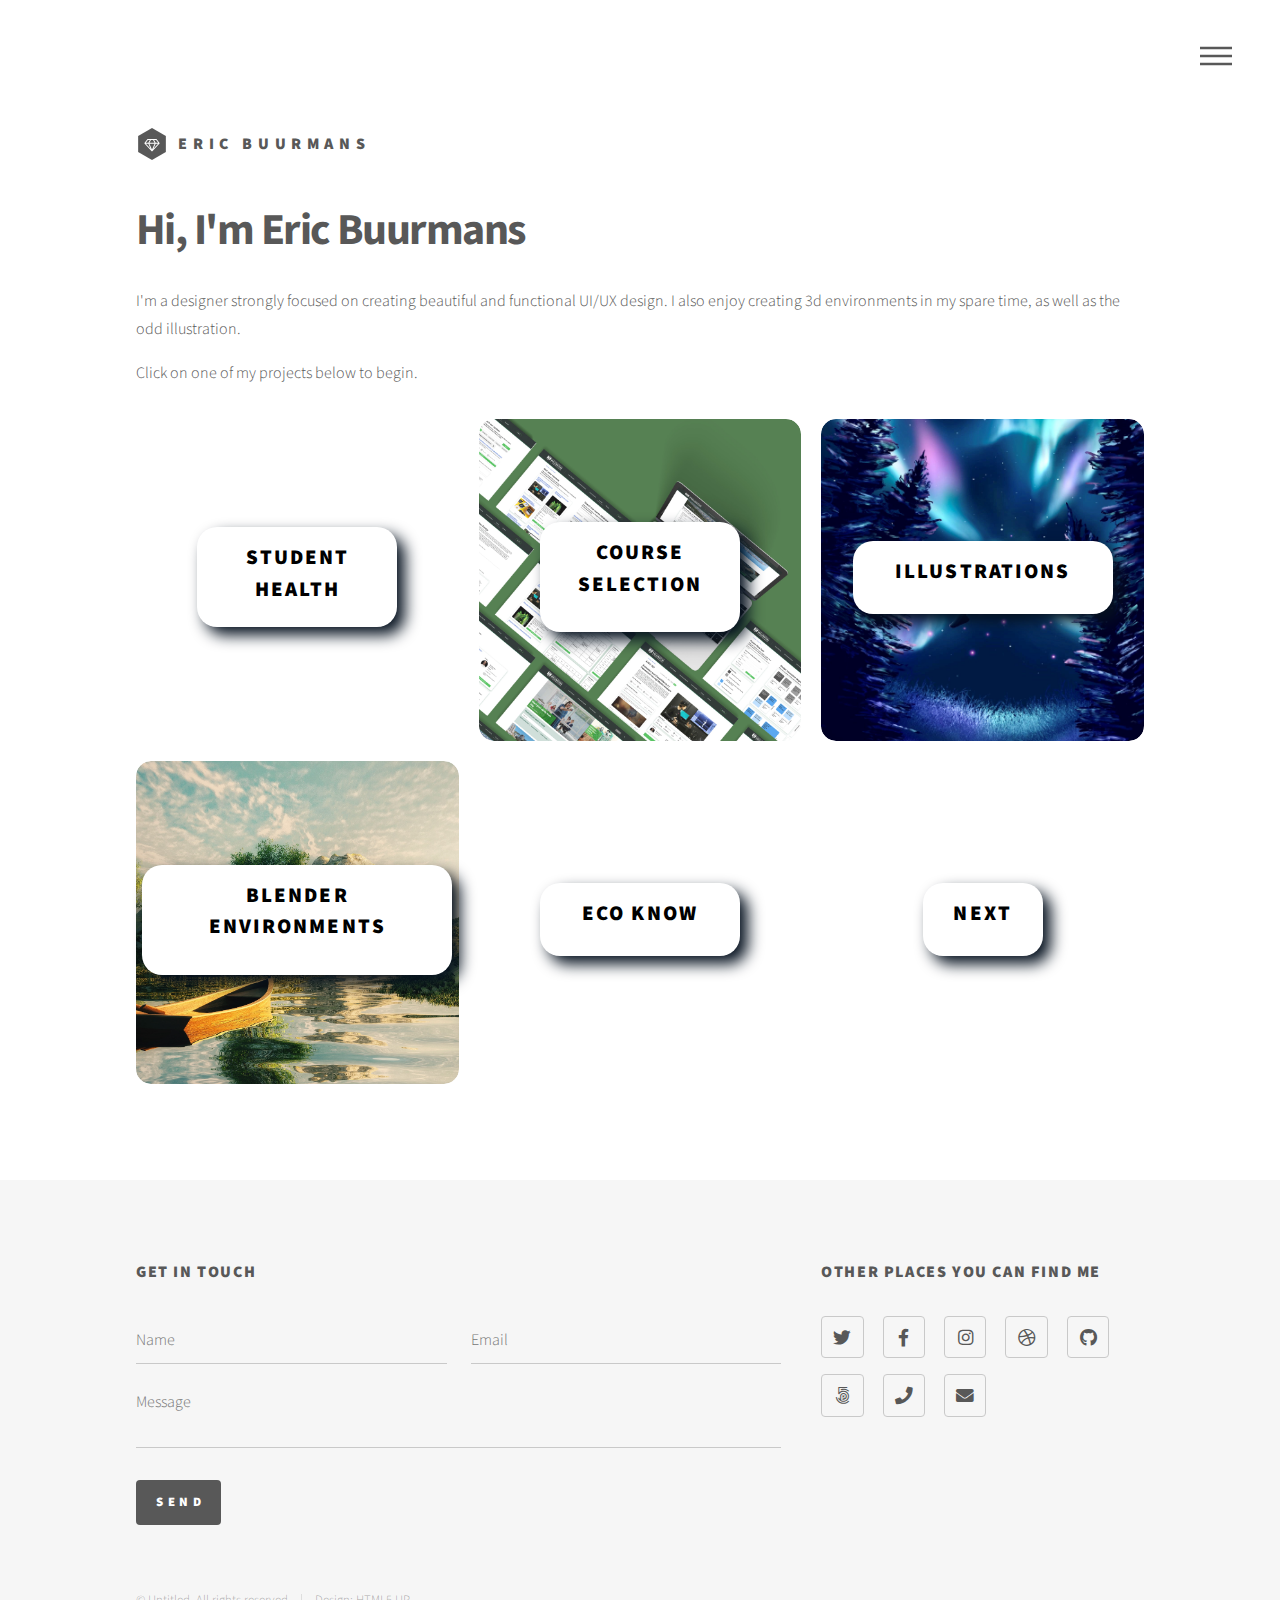
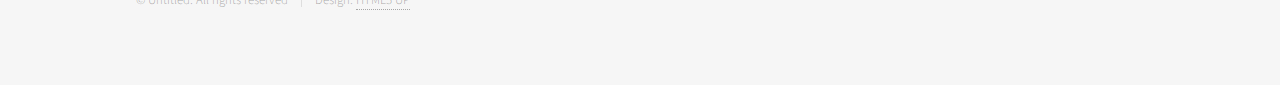
==== commit 32deedb2: "Update box appindex.html" ====
--- a/index.html
+++ b/index.html
@@ -52,8 +52,8 @@
   border-radius: 20px;
   background-color: white;
   padding: 15px; 
-  width: 120px;
-  height: 73px;  
+  width: 200px;
+  height: 100px;  
   box-shadow: 8px 8px 15px #05111f;
 }
 </style>
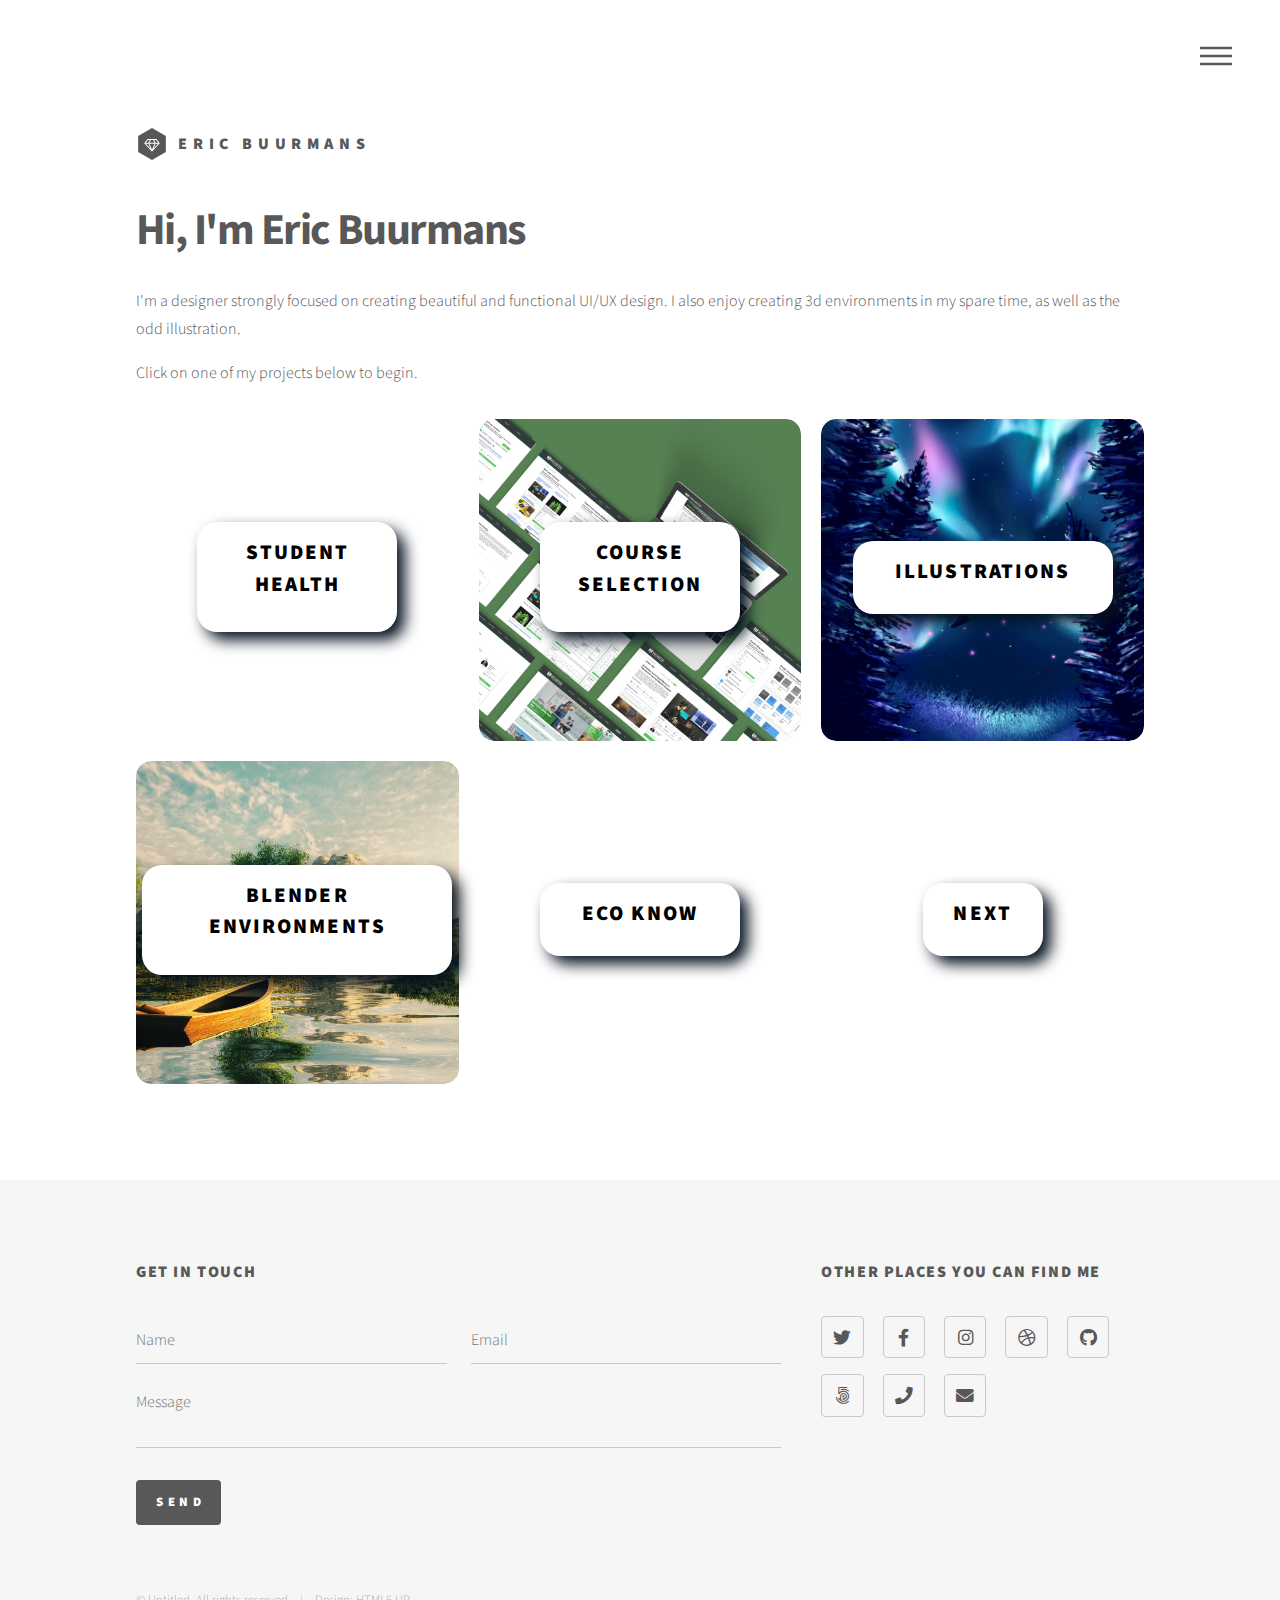
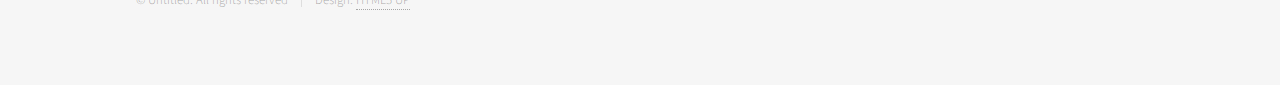
==== commit f20127bc: "Update index.html" ====
--- a/index.html
+++ b/index.html
@@ -53,7 +53,7 @@
   background-color: white;
   padding: 15px; 
   width: 200px;
-  height: 100px;  
+  height: 110px;  
   box-shadow: 8px 8px 15px #05111f;
 }
 </style>
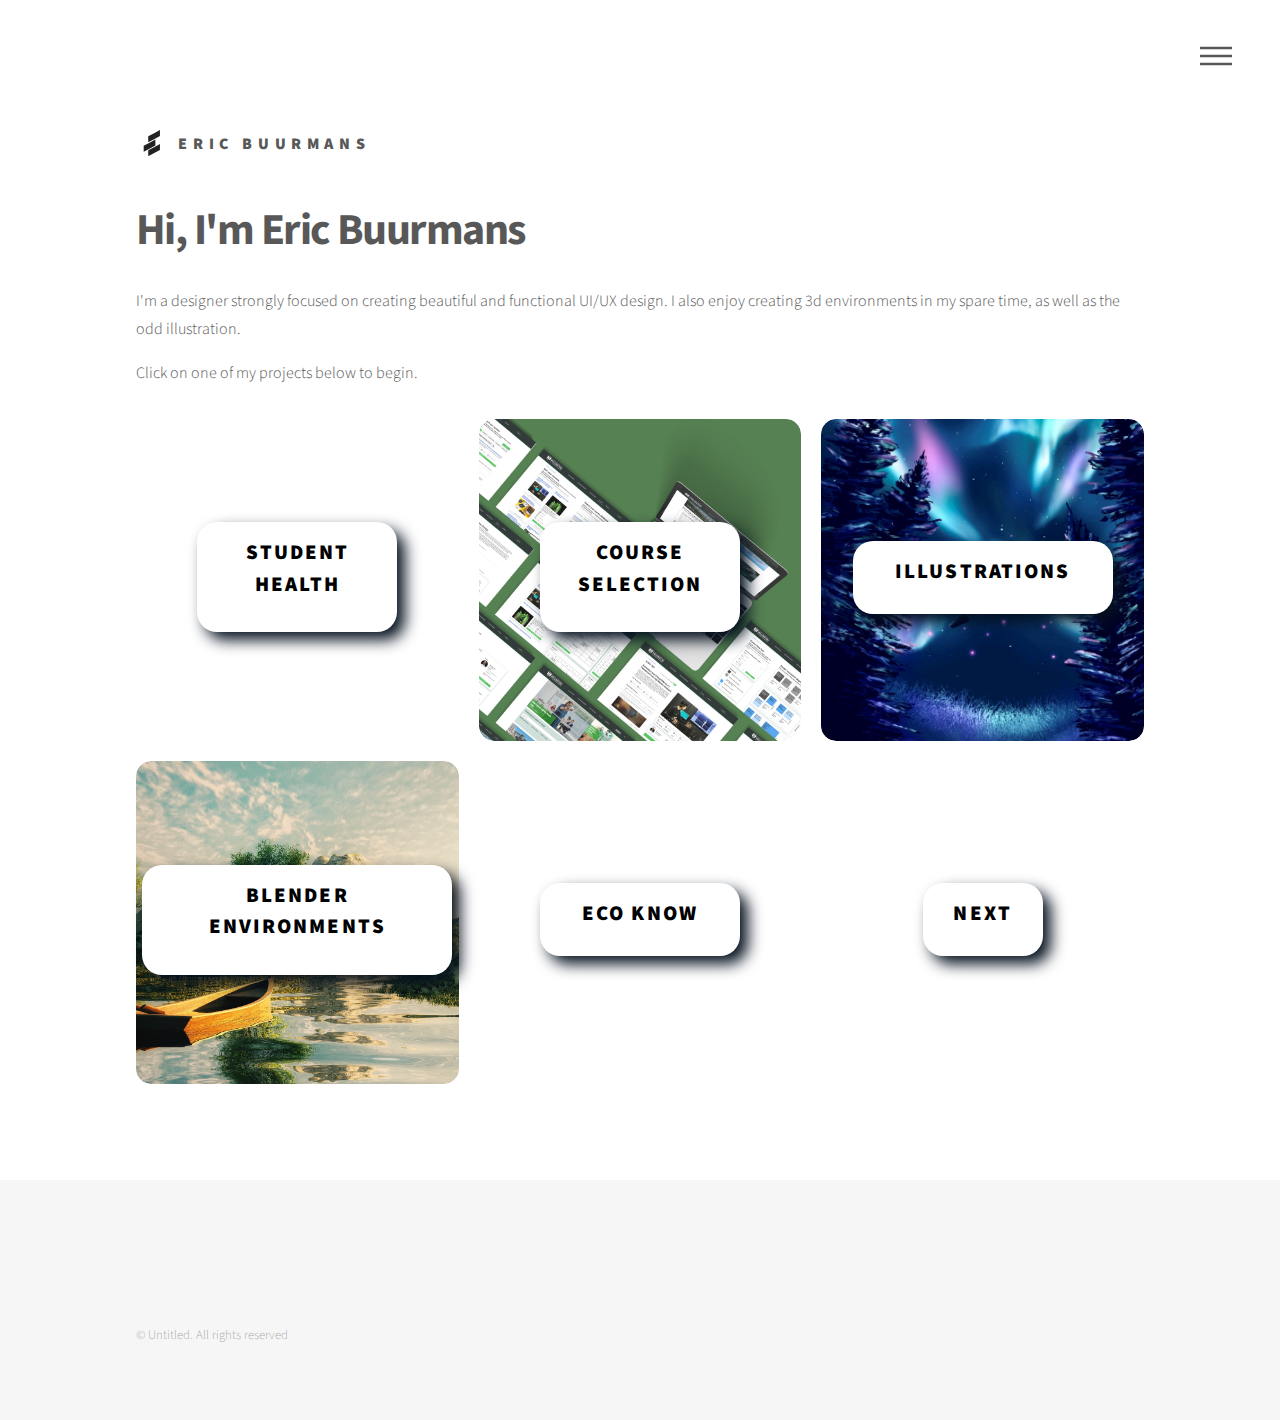
==== commit d07e2340: "Update remove contact index.html" ====
--- a/index.html
+++ b/index.html
@@ -46,14 +46,6 @@
   padding: 15px; 
   width: 120px;
   height: 73px;  
-  box-shadow: 8px 8px 15px #05111f;
-}
-	#rcorners6 {
-  border-radius: 20px;
-  background-color: white;
-  padding: 15px; 
-  width: 200px;
-  height: 110px;  
   box-shadow: 8px 8px 15px #05111f;
 }
 </style>
@@ -94,7 +86,7 @@
 						<h3>Menu</h3>
 						<ul>
 							<li><a href="index.html">Home</a></li>
-							<li><a href="App.html">Student Health App</a></li>
+							<li><a href="app.html">Student Health App</a></li>
 							<li><a href="website.html">Course Selection Website</a></li>
 							<li><a href="illustrations.html">Illustrations</a></li>
 							<li><a href="blender.html">Blender Environments</a></li>
@@ -114,16 +106,15 @@
 								</p>
 								<p>Click on one of my projects below to begin.</p>
 							</header>
-							
 							<section class="tiles">
 								<article class="style1">
 									<span class="image">
 										<img src="images/appcover.jpg" alt="" />
 									</span>
-									<a href="App.html">
+									<a href="app.html">
 								
 								<div>
-            			<h2 id="rcorners6">
+            			<h2 id="rcorners1">
             			<font color="black"> Student Health </font>
 								</div>
 										
@@ -280,40 +271,10 @@
 				<!-- Footer -->
 					<footer id="footer">
 						<div class="inner">
-							<section>
-								<h3>Get in touch</h3>
-								<form method="post" action="#">
-									<div class="fields">
-										<div class="field half">
-											<input type="text" name="name" id="name" placeholder="Name" />
-										</div>
-										<div class="field half">
-											<input type="email" name="email" id="email" placeholder="Email" />
-										</div>
-										<div class="field">
-											<textarea name="message" id="message" placeholder="Message"></textarea>
-										</div>
-									</div>
-									<ul class="actions">
-										<li><input type="submit" value="Send" class="primary" /></li>
-									</ul>
-								</form>
-							</section>
-							<section>
-								<h3>Other Places You Can Find Me</h3>
-								<ul class="icons">
-									<li><a href="#" class="icon brands style2 fa-twitter"><span class="label">Twitter</span></a></li>
-									<li><a href="#" class="icon brands style2 fa-facebook-f"><span class="label">Facebook</span></a></li>
-									<li><a href="#" class="icon brands style2 fa-instagram"><span class="label">Instagram</span></a></li>
-									<li><a href="#" class="icon brands style2 fa-dribbble"><span class="label">Dribbble</span></a></li>
-									<li><a href="#" class="icon brands style2 fa-github"><span class="label">GitHub</span></a></li>
-									<li><a href="#" class="icon brands style2 fa-500px"><span class="label">500px</span></a></li>
-									<li><a href="#" class="icon solid style2 fa-phone"><span class="label">Phone</span></a></li>
-									<li><a href="#" class="icon solid style2 fa-envelope"><span class="label">Email</span></a></li>
-								</ul>
-							</section>
+							
+							
 							<ul class="copyright">
-								<li>&copy; Untitled. All rights reserved</li><li>Design: <a href="http://html5up.net">HTML5 UP</a></li>
+								<li>&copy; Untitled. All rights reserved</li><li>
 							</ul>
 						</div>
 					</footer>
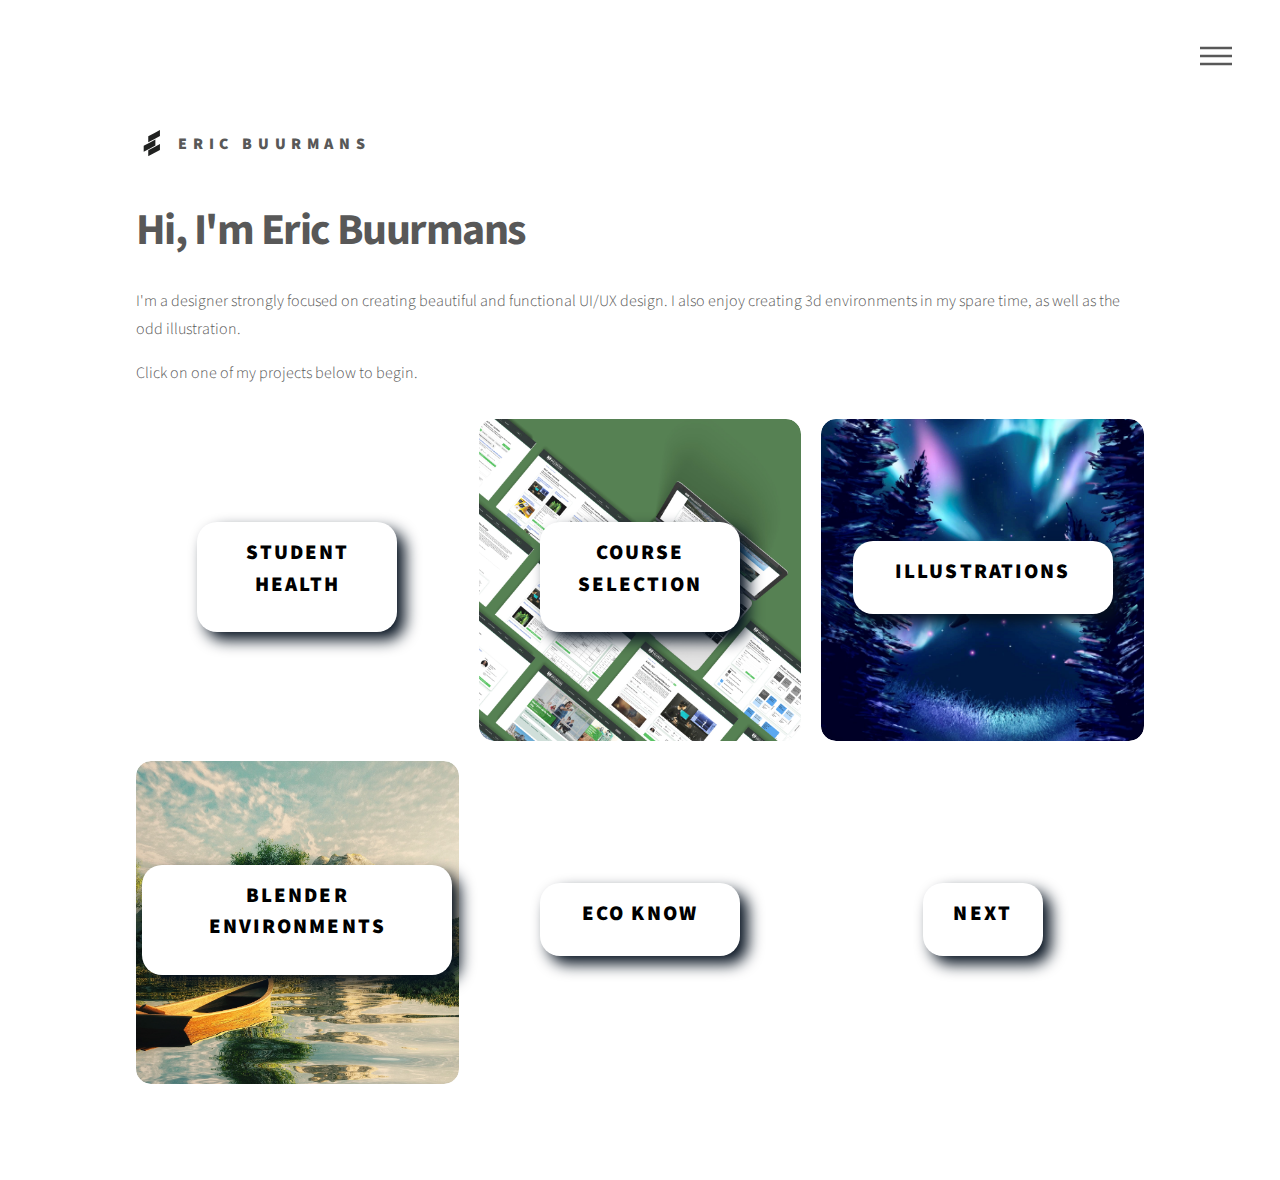
==== commit 8e0145fe: "Update index.html" ====
--- a/index.html
+++ b/index.html
@@ -46,6 +46,15 @@
   padding: 15px; 
   width: 120px;
   height: 73px;  
+  box-shadow: 8px 8px 15px #05111f;
+}
+
+	#rcorners6 {
+  border-radius: 20px;
+  background-color: white;
+  padding: 15px; 
+  width: 200px;
+  height: 110px;  
   box-shadow: 8px 8px 15px #05111f;
 }
 </style>
@@ -86,7 +95,7 @@
 						<h3>Menu</h3>
 						<ul>
 							<li><a href="index.html">Home</a></li>
-							<li><a href="app.html">Student Health App</a></li>
+							<li><a href="App.html">Student Health App</a></li>
 							<li><a href="website.html">Course Selection Website</a></li>
 							<li><a href="illustrations.html">Illustrations</a></li>
 							<li><a href="blender.html">Blender Environments</a></li>
@@ -111,10 +120,10 @@
 									<span class="image">
 										<img src="images/appcover.jpg" alt="" />
 									</span>
-									<a href="app.html">
+									<a href="App.html">
 								
 								<div>
-            			<h2 id="rcorners1">
+            			<h2 id="rcorners6">
             			<font color="black"> Student Health </font>
 								</div>
 										
@@ -269,15 +278,7 @@
 					</div>
 
 				<!-- Footer -->
-					<footer id="footer">
-						<div class="inner">
-							
-							
-							<ul class="copyright">
-								<li>&copy; Untitled. All rights reserved</li><li>
-							</ul>
-						</div>
-					</footer>
+					
 
 			</div>
 
